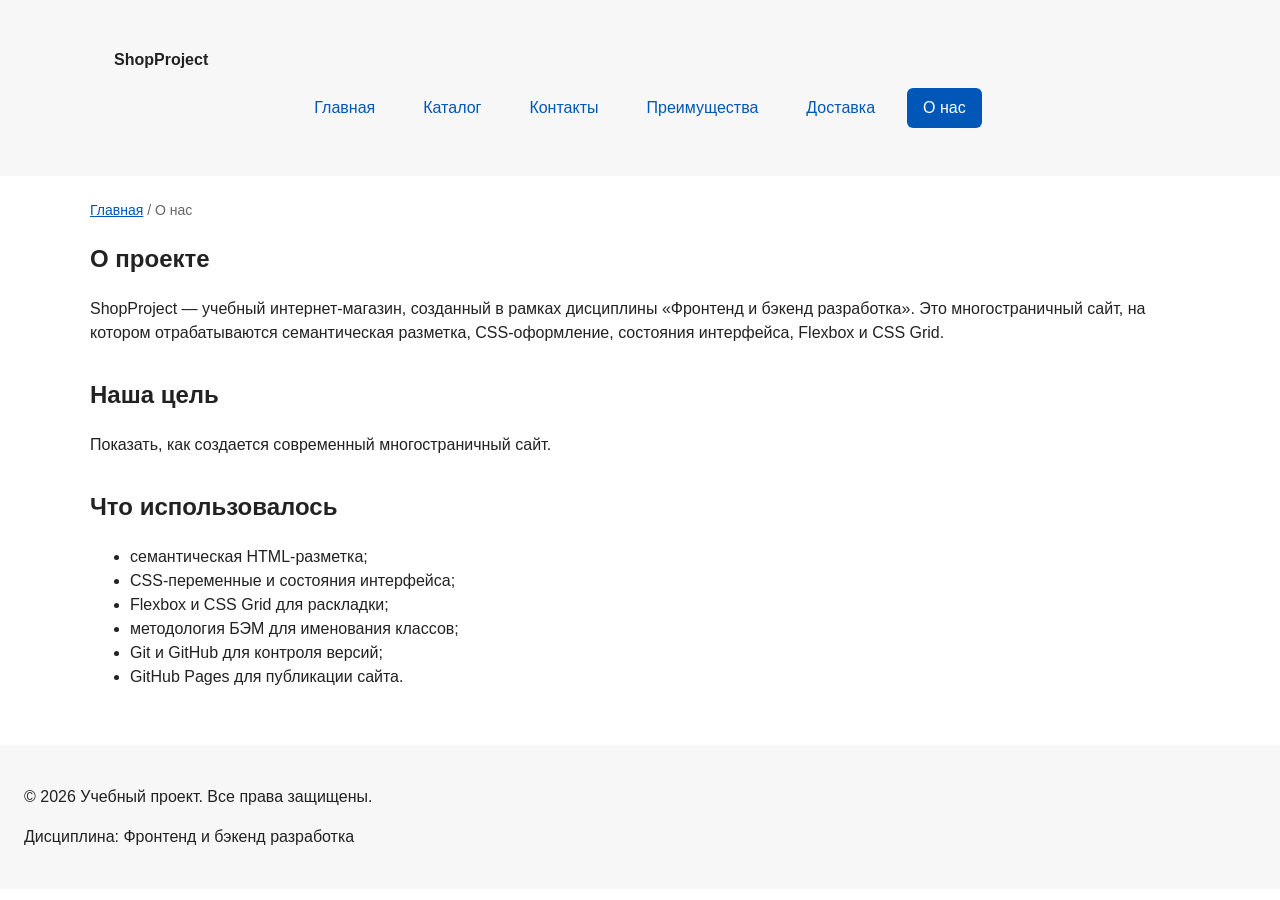
==== about.html @ 842f4d8a "feat: add category page, sticky filters, scroll-top button and extra pages" ====
<!DOCTYPE html>
<html lang="ru">
<head>
    <meta charset="UTF-8">
    <meta name="viewport" content="width=device-width, initial-scale=1.0">
    <meta name="description" content="О проекте — учебный интернет-магазин.">
    <title>О нас – Учебный интернет-магазин</title>
    <link rel="stylesheet" href="css/style.css">
    <script src="js/main.js" defer></script>
</head>
<body>

    <header class="site-header">
        <div class="site-header__inner">
            <a class="site-header__logo" href="index.html">ShopProject</a>

            <nav class="site-nav" aria-label="Основная навигация">
                <ul class="site-nav__list">
    <li class="site-nav__item">
        <a class="site-nav__link" href="index.html">Главная</a>
    </li>
    <li class="site-nav__item">
        <a class="site-nav__link" href="catalog.html">Каталог</a>
    </li>
    <li class="site-nav__item">
        <a class="site-nav__link" href="contacts.html">Контакты</a>
    </li>
    <li class="site-nav__item">
        <a class="site-nav__link" href="index.html#advantages">Преимущества</a>
    </li>
    <li class="site-nav__item">
        <a class="site-nav__link" href="delivery.html">Доставка</a>
    </li>
    <li class="site-nav__item">
        <a class="site-nav__link site-nav__link--active" href="about.html">О нас</a>
    </li>
                </ul>
            </nav>
        </div>
    </header>

    <main>

        <nav class="breadcrumbs" aria-label="Хлебные крошки">
            <a class="breadcrumbs__link" href="index.html">Главная</a>
            <span class="breadcrumbs__current">О нас</span>
        </nav>

        <section class="section">
            <h1>О проекте</h1>
            <p>
                ShopProject — учебный интернет-магазин, созданный в рамках дисциплины
                «Фронтенд и бэкенд разработка». Это многостраничный сайт, на котором
                отрабатываются семантическая разметка, CSS-оформление, состояния
                интерфейса, Flexbox и CSS Grid.
            </p>
        </section>

        <section class="section">
            <h2>Наша цель</h2>
            <p>
                Показать, как создается современный многостраничный сайт.
            </p>
        </section>

        <section class="section">
            <h2>Что использовалось</h2>
            <ul class="advantages-list">
                <li>семантическая HTML-разметка;</li>
                <li>CSS-переменные и состояния интерфейса;</li>
                <li>Flexbox и CSS Grid для раскладки;</li>
                <li>методология БЭМ для именования классов;</li>
                <li>Git и GitHub для контроля версий;</li>
                <li>GitHub Pages для публикации сайта.</li>
            </ul>
        </section>


    </main>

    <footer class="site-footer">
        <p>&copy; 2026 Учебный проект. Все права защищены.</p>
        <p>Дисциплина: Фронтенд и бэкенд разработка</p>
    </footer>

    <button class="scroll-top" id="scroll-top" type="button" aria-label="Наверх">↑</button>

</body>
</html>
---- css/style.css ----
/*
   1. Переменные проекта
    */

:root {

    --color-bg: #ffffff;
    --color-text: #222222;
    --color-muted: #666666;
    --color-primary: #0057b8;
    --color-primary-dark: #003f86;
    --color-border: #dddddd;
    --color-surface: #f7f7f7;
    --color-surface-accent: #eef5ff;
    --color-danger: #b00020;
    --color-success: #168a2f;
    --color-success-bg: #eefaf0;
    --color-white: #ffffff;


    --space-xs: 4px;
    --space-sm: 8px;
    --space-md: 16px;
    --space-lg: 24px;
    --space-xl: 32px;


    --radius-sm: 6px;
    --radius-md: 8px;
    --radius-lg: 12px;


    --container-width: 1100px;
}

/*
   2. Базовые стили
   */

* {
    box-sizing: border-box;
}
html {
    scroll-behavior: smooth;
}

body {
    margin: 0;
    font-family: Verdana, sans-serif;
    line-height: 1.5;
    color: var(--color-text);
    background-color: var(--color-bg);
}

header,
main,
footer {
    padding: var(--space-lg);
}

header {
    position: sticky;
    top: 0;
    z-index: 100;
    background-color: var(--color-surface);
}

footer {
    background-color: var(--color-surface);
}

/*
   3. Общие элементы интерфейса
    */

a {
    color: var(--color-primary);
}

a:hover {
    color: var(--color-primary-dark);
}

a:focus-visible {
    outline: 2px solid var(--color-primary);
    outline-offset: 3px;
}

.button {
    display: inline-block;
    padding: var(--space-sm) var(--space-md);
    border: none;
    border-radius: var(--radius-sm);
    font: inherit;
    text-decoration: none;
    cursor: pointer;
}

.button--primary {
    color: var(--color-white);
    background-color: var(--color-primary);
}

.button--primary:hover {
    background-color: var(--color-primary-dark);
}

.button--secondary {
    color: var(--color-primary);
    background-color: transparent;
    border: 1px solid var(--color-primary);
}

.button--secondary:hover {
    color: var(--color-white);
    background-color: var(--color-primary);
}

.button:focus-visible {
    outline: 2px solid var(--color-primary);
    outline-offset: 3px;
}

.button:disabled,
.button--disabled {
    opacity: 0.6;
    cursor: not-allowed;
}

/*
   4. Компоненты страницы
    */

.site-header {
    background-color: var(--color-surface);
}

.site-header__inner {
    max-width: var(--container-width);
    margin: 0 auto;
    padding: var(--space-lg);
}

.site-header__logo {
    font-weight: 700;
    color: var(--color-text);
    text-decoration: none;
}

.site-nav__list {
    display: flex;
    flex-wrap: wrap;
    justify-content: center;
    align-items: center;
    gap: var(--space-md);
    padding: 0;
    margin: var(--space-md) 0 0;
    list-style: none;
}

.site-nav__link {
    display: inline-block;
    padding: var(--space-sm) var(--space-md);
    color: var(--color-primary);
    text-decoration: none;
    border-radius: var(--radius-sm);
}

.site-nav__link:hover {
    color: var(--color-white);
    background-color: var(--color-primary);
}

.site-nav__link:focus-visible {
    outline: 2px solid var(--color-primary);
    outline-offset: 3px;
}

.site-nav__link--active {
    color: var(--color-white);
    background-color: var(--color-primary);
}

.hero {
    max-width: var(--container-width);
    margin: 0 auto var(--space-xl);
    padding: var(--space-xl) var(--space-lg);
    background-color: var(--color-surface-accent);
    border-radius: var(--radius-lg);
}

.section {
    max-width: var(--container-width);
    margin: 0 auto var(--space-xl);
}

.section h2 {
    margin-top: 0;
}

.product-card {
    display: flex;
    flex-direction: column;
    gap: var(--space-sm);
    padding: var(--space-md);
    border: 1px solid var(--color-border);
    border-radius: var(--radius-md);
    background-color: var(--color-bg);
}

.product-card:hover {
    border-color: var(--color-primary);
}

.product-card--featured {
    border-color: var(--color-primary);
}

.product-card--discount {
    border-color: var(--color-danger);
}

.product-card__title {
    margin: 0;
    color: var(--color-text);
}

.product-card__description {
    margin: 0;
    color: var(--color-muted);
}

.product-card__price {
    margin: 0;
    font-weight: 700;
}

.product-card--discount .product-card__price {
    color: var(--color-danger);
}

.product-card__button {
    margin-top: auto;
    align-self: flex-start;
}

.categories-list {
    display: flex;
    flex-wrap: wrap;
    gap: var(--space-md);
    padding: 0;
    margin: 0;
    list-style: none;
}

/*
   5. Форма и модальное окно
    */

.order-dialog {
    width: min(100% - 32px, 640px);
    padding: var(--space-xl);
    border: none;
    border-radius: var(--radius-lg);
}

.order-dialog::backdrop {
    background-color: rgba(0, 0, 0, 0.5);
}

.order-dialog__title {
    margin-top: 0;
    main-bottom: var (--space-lg);
}

.order-form__field {
    margin-bottom: var(--space-lg);
}

.order-form__label {
    display: block;
    margin-bottom: var(--space-xs);
}

.order-form__input,
.order-form__select,
.order-form__textarea {
    width: 100%;
    padding: 10px 12px;
    border: 1px solid var(--color-border);
    border-radius: var(--radius-sm);
    font: inherit;
}

.order-form__input:hover,
.order-form__select:hover,
.order-form__textarea:hover {
    border-color: var(--color-primary);
}

.order-form__input:focus-visible,
.order-form__select:focus-visible,
.order-form__textarea:focus-visible {
    outline: 2px solid var(--color-primary);
    outline-offset: 3px;
}

.order-form__checkbox {
    width: auto;
}

.order-form__actions {
    display: flex;
    justify-content: flex-end;
    gap: var(--space-md);
    margin-top: var(--space-lg);
}

[aria-invalid="true"] {
    border-color: var(--color-danger);
}

.form-field {
    margin-bottom: var(--space-md);
}

.form-field label {
    display: block;
    margin-bottom: var(--space-xs);
}

.form-field input,
.form-field select,
.form-field textarea {
    width: 100%;
    padding: 10px 12px;
    border: 1px solid var(--color-border);
    border-radius: var(--radius-sm);
    font: inherit;
}

.form-field input[type="checkbox"] {
    width: auto;
}

.form-field small {
    display: block;
    margin-top: var(--space-xs);
    color: var(--color-muted);
}

.form-field input:hover,
.form-field select:hover,
.form-field textarea:hover {
    border-color: var(--color-primary);
}

.form-field input:focus-visible,
.form-field select:focus-visible,
.form-field textarea:focus-visible,
.form-actions button:focus-visible {
    outline: 2px solid var(--color-primary);
    outline-offset: 3px;
}

[aria-invalid="true"] {
    border-color: var(--color-danger);
}

.form-actions {
    display: flex;
    gap: var(--space-md);
    margin-top: var(--space-lg);
}

.success-message {
    max-width: var(--container-width);
    margin: var(--space-lg) auto;
    padding: var(--space-md);
    border-left: 4px solid var(--color-success);
    background-color: var(--color-success-bg);
}

.breadcrumbs {
    max-width: var(--container-width);
    margin: 0 auto var(--space-md);
    font-size: 14px;
    color: var(--color-muted);
}

.breadcrumbs__link {
    color: var(--color-primary);
}

.breadcrumbs__current::before {
    content: " / ";
    color: var(--color-muted);
}

:target {
    outline: 2px dashed var(--color-primary);
    outline-offset: 4px;
}

.products-grid {
    display: grid;
    grid-template-columns: repeat(3, 1fr);
    gap: var(--space-lg);
}

.catalog-layout {
    max-width: var(--container-width);
    margin: 0 auto var(--space-xl);
    display: grid;
    grid-template-columns: 260px 1fr;
    grid-template-areas: "filters products";
    gap: var(--space-lg);
}

.catalog-filters {
    grid-area: filters;
    padding: var(--space-md);
    border: 1px solid var(--color-border);
    border-radius: var(--radius-md);
    background-color: var(--color-surface);

    position: sticky;
    top: var(--space-lg);
    align-self: start;
}

.catalog-products {
    grid-area: products;
}

.filters-form {
    display: grid;
    gap: var(--space-md);
}

.filters-form fieldset {
    margin: 0;
    padding: var(--space-md);
    border: 1px solid var(--color-border);
    border-radius: var(--radius-sm);
}

.filters-form legend {
    font-weight: 700;
}

.filters-form label {
    display: block;
    margin-bottom: var(--space-sm);
}

.filters-form input[type="number"] {
    width: 100%;
    padding: 8px 10px;
    border: 1px solid var(--color-border);
    border-radius: var(--radius-sm);
    font: inherit;
}

/* ===================================
   6. Кнопка «Наверх»
   =================================== */

.scroll-top {
    position: fixed;
    bottom: var(--space-lg);
    right: var(--space-lg);
    z-index: 100;

    width: 48px;
    height: 48px;
    padding: 0;

    border: none;
    border-radius: 50%;
    background-color: var(--color-primary);
    color: var(--color-white);
    font-size: 20px;
    font-weight: 700;
    cursor: pointer;

    opacity: 0;
    visibility: hidden;
    transition: opacity 0.3s ease, visibility 0.3s ease;
}

.scroll-top--visible {
    opacity: 1;
    visibility: visible;
}

.scroll-top:hover {
    background-color: var(--color-primary-dark);
}

.scroll-top:focus-visible {
    outline: 2px solid var(--color-primary);
    outline-offset: 3px;
}
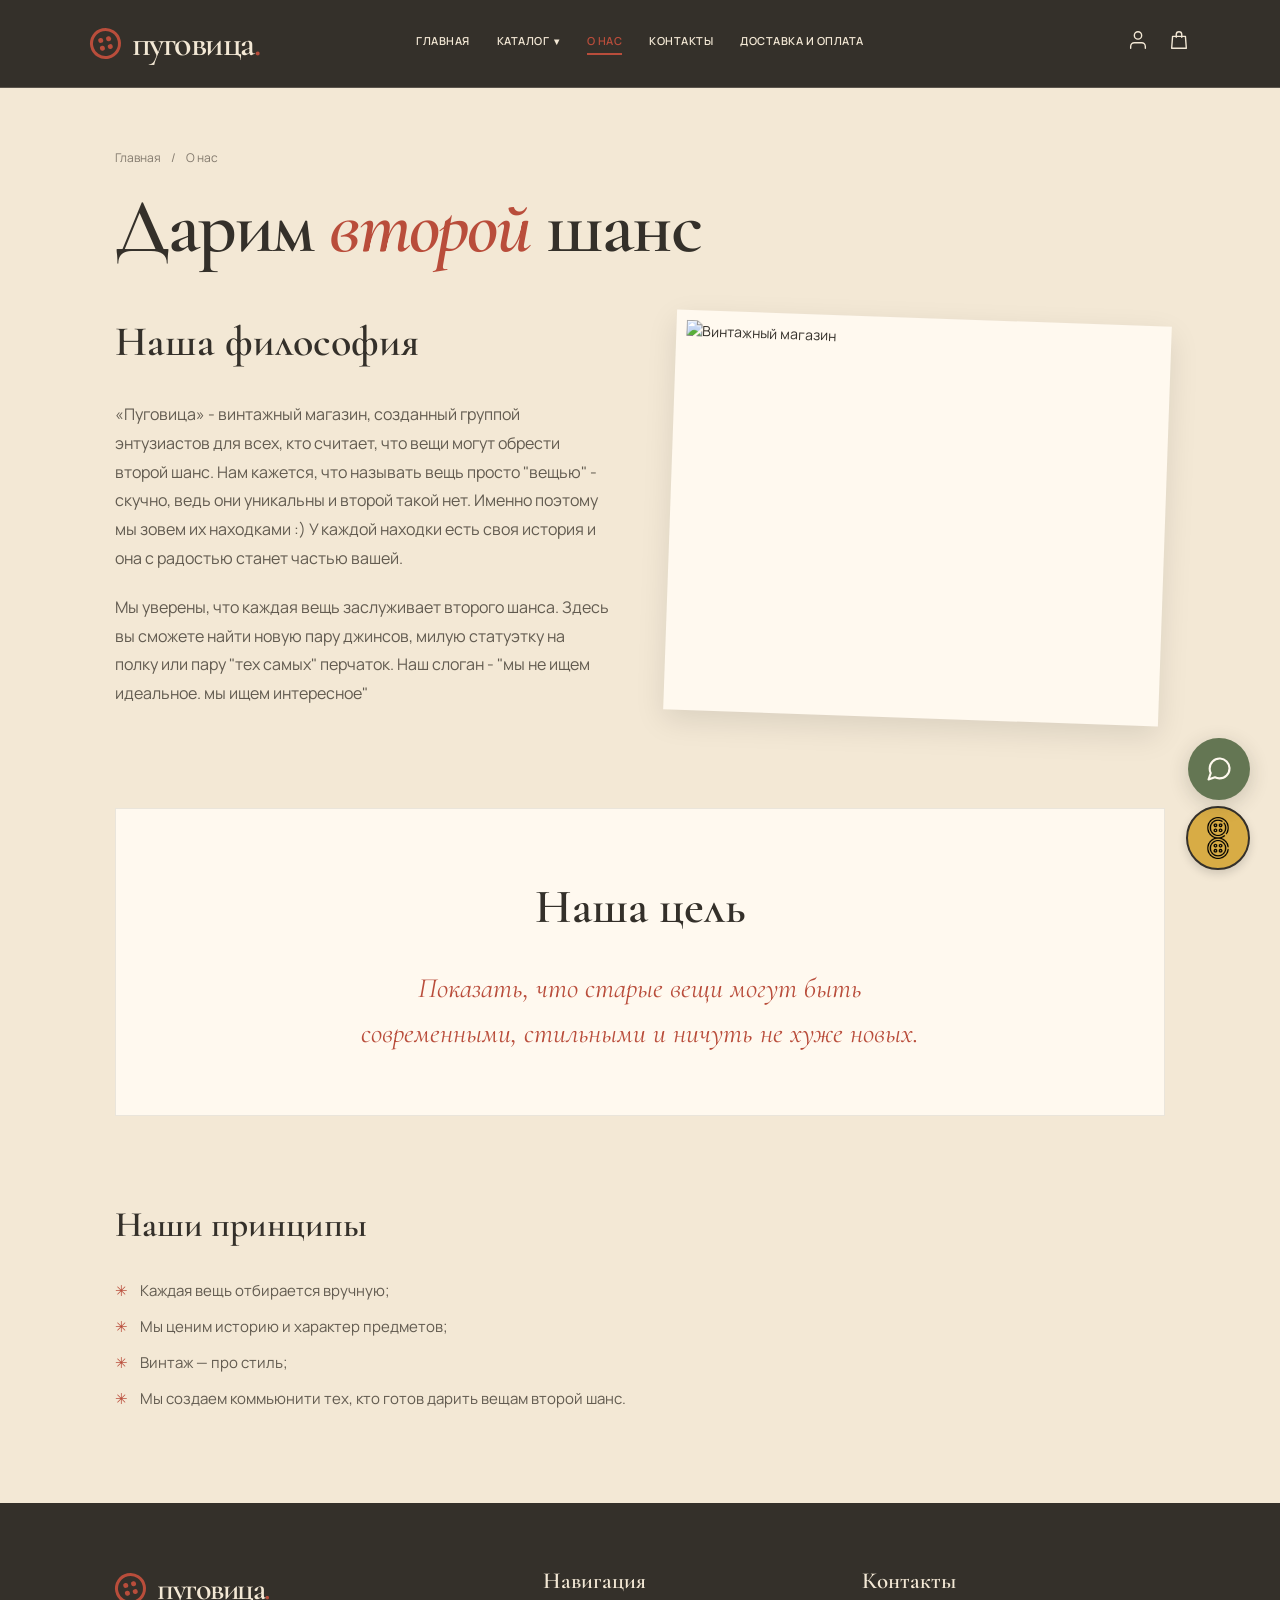
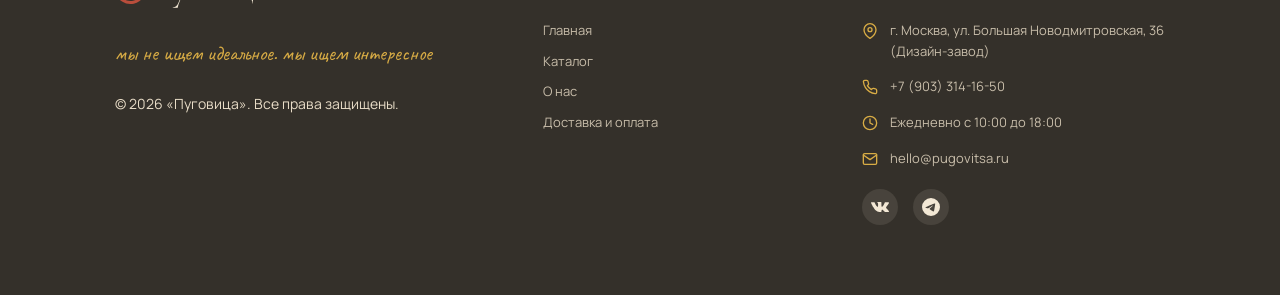
==== commit 5630fe9b: "Обновление сайта Пуговица: каталог, корзина и новые страницы" ====
--- a/about.html
+++ b/about.html
@@ -3,87 +3,247 @@
 <head>
     <meta charset="UTF-8">
     <meta name="viewport" content="width=device-width, initial-scale=1.0">
-    <meta name="description" content="О проекте — учебный интернет-магазин.">
-    <title>О нас – Учебный интернет-магазин</title>
+    <title>О нас — Пуговица.</title>
+
+    <link rel="preconnect" href="https://fonts.googleapis.com">
+    <link rel="preconnect" href="https://fonts.gstatic.com" crossorigin>
+    <link href="https://fonts.googleapis.com/css2?family=Caveat:wght@400;500;600;700&family=Cormorant+Garamond:wght@400;500;600;700&family=Manrope:wght@400;500;600;700;800&display=swap" rel="stylesheet">
+
     <link rel="stylesheet" href="css/style.css">
-    <script src="js/main.js" defer></script>
+    <link rel="stylesheet" href="css/chat.css">
 </head>
 <body>
 
-    <header class="site-header">
-        <div class="site-header__inner">
-            <a class="site-header__logo" href="index.html">ShopProject</a>
-
-            <nav class="site-nav" aria-label="Основная навигация">
-                <ul class="site-nav__list">
-    <li class="site-nav__item">
-        <a class="site-nav__link" href="index.html">Главная</a>
-    </li>
-    <li class="site-nav__item">
-        <a class="site-nav__link" href="catalog.html">Каталог</a>
-    </li>
-    <li class="site-nav__item">
-        <a class="site-nav__link" href="contacts.html">Контакты</a>
-    </li>
-    <li class="site-nav__item">
-        <a class="site-nav__link" href="index.html#advantages">Преимущества</a>
-    </li>
-    <li class="site-nav__item">
-        <a class="site-nav__link" href="delivery.html">Доставка</a>
-    </li>
-    <li class="site-nav__item">
-        <a class="site-nav__link site-nav__link--active" href="about.html">О нас</a>
-    </li>
-                </ul>
-            </nav>
+    <!-- ШАПКА -->
+    <header class="header">
+        <div class="header__logo">
+            <a href="index.html">
+                <span class="logo-button"><span></span><span></span><span></span><span></span></span>
+                <span class="logo-word">пуговица<span>.</span></span>
+            </a>
+        </div>
+        <nav class="navigation">
+            <a href="index.html">Главная</a>
+                        <div class="nav-dropdown">
+                <a href="catalog.html" class="nav-dropdown__toggle">Каталог <span>▾</span></a>
+                <div class="nav-dropdown__menu">
+                    <a href="catalog.html?category=clothing">Одежда</a>
+                    <a href="catalog.html?category=interior">Для дома</a>
+                    <a href="catalog.html?category=accessories">Аксессуары</a>
+                </div>
+            </div>
+            <a href="about.html">О нас</a>
+            <a href="contacts.html">Контакты</a>
+            <a href="delivery.html">Доставка и оплата</a>
+        </nav>
+        <div class="header__actions">
+            <a href="profile.html" class="header-action" aria-label="Личный кабинет">
+    <svg viewBox="0 0 24 24"><path d="M20 21v-2a4 4 0 0 0-4-4H8a4 4 0 0 0-4 4v2"/><circle cx="12" cy="7" r="4"/></svg>
+</a>
+             <a href="cart.html" class="header-action header-action--cart" aria-label="Корзина">
+    <svg viewBox="0 0 24 24"><path d="M5 8h14l1 13H4L5 8Z"/><path d="M9 9V6a3 3 0 0 1 6 0v3"/></svg>
+    <span class="cart-count" id="cart-count">0</span>
+</a>
         </div>
     </header>
 
-    <main>
-
-        <nav class="breadcrumbs" aria-label="Хлебные крошки">
-            <a class="breadcrumbs__link" href="index.html">Главная</a>
-            <span class="breadcrumbs__current">О нас</span>
-        </nav>
-
-        <section class="section">
-            <h1>О проекте</h1>
-            <p>
-                ShopProject — учебный интернет-магазин, созданный в рамках дисциплины
-                «Фронтенд и бэкенд разработка». Это многостраничный сайт, на котором
-                отрабатываются семантическая разметка, CSS-оформление, состояния
-                интерфейса, Flexbox и CSS Grid.
-            </p>
-        </section>
-
-        <section class="section">
+    <main class="about-page">
+        <!-- ЗАГОЛОВОК -->
+        <section class="about-header">
+            <div class="breadcrumbs">
+                <a href="index.html">Главная</a>
+                <span>/</span>
+                <span>О нас</span>
+            </div>
+            <h1 class="about-title">Дарим <span>второй</span> шанс</h1>
+        </section>
+
+        <!-- БЛОК О ПРОЕКТЕ -->
+        <section class="about-section">
+            <div class="about-grid">
+                <div class="about-text">
+                    <h2>Наша философия</h2>
+                    <p>
+                        «Пуговица» - винтажный магазин, созданный группой энтузиастов для всех, кто считает, что вещи могут обрести второй шанс.
+                        Нам кажется, что называть вещь просто "вещью" - скучно, ведь они уникальны и второй такой нет. Именно поэтому мы зовем их находками :)
+                        У каждой находки есть своя история и она с радостью станет частью вашей.
+                    </p>
+                    <p>
+                        Мы уверены, что каждая вещь заслуживает второго шанса.
+                        Здесь вы сможете найти новую пару джинсов, милую статуэтку на полку или пару "тех самых" перчаток.
+                        Наш слоган - "мы не ищем идеальное. мы ищем интересное"
+                    </p>
+                </div>
+                <div class="about-image">
+                    <img src="https://i.pinimg.com/736x/31/8a/36/318a36bb7f0af5298aa9bb9407c9034f.jpg" alt="Винтажный магазин">
+                </div>
+            </div>
+        </section>
+
+        <!-- БЛОК ЦЕЛИ -->
+        <section class="about-goal-block">
             <h2>Наша цель</h2>
-            <p>
-                Показать, как создается современный многостраничный сайт.
-            </p>
-        </section>
-
-        <section class="section">
-            <h2>Что использовалось</h2>
-            <ul class="advantages-list">
-                <li>семантическая HTML-разметка;</li>
-                <li>CSS-переменные и состояния интерфейса;</li>
-                <li>Flexbox и CSS Grid для раскладки;</li>
-                <li>методология БЭМ для именования классов;</li>
-                <li>Git и GitHub для контроля версий;</li>
-                <li>GitHub Pages для публикации сайта.</li>
+            <p>Показать, что старые вещи могут быть современными, стильными и ничуть не хуже новых.</p>
+        </section>
+
+        <!-- БЛОК ПРИНЦИПОВ (вместо технологий) -->
+        <section class="about-tech-block">
+            <h2>Наши принципы</h2>
+            <ul>
+                <li>Каждая вещь отбирается вручную;</li>
+                <li>Мы ценим историю и характер предметов;</li>
+                <li>Винтаж — про стиль;</li>
+                <li>Мы создаем коммьюнити тех, кто готов дарить вещам второй шанс.</li>
             </ul>
         </section>
-
-
     </main>
 
-    <footer class="site-footer">
-        <p>&copy; 2026 Учебный проект. Все права защищены.</p>
-        <p>Дисциплина: Фронтенд и бэкенд разработка</p>
+    <!-- ПОДВАЛ -->
+    <footer class="footer">
+        <div class="footer__main">
+            <!-- 1. Бренд и слоган -->
+            <div class="footer__brand">
+                <a href="index.html" class="footer__logo">
+                    <span class="logo-button"><span></span><span></span><span></span><span></span></span>
+                    <span class="logo-word">пуговица<span>.</span></span>
+                </a>
+                <p>мы не ищем идеальное. мы ищем интересное</p>
+
+                <!-- Копирайт и оферта -->
+                <p class="footer__copyright">© 2026 «Пуговица». Все права защищены.</p>
+            </div>
+
+            <!-- 2. Навигация -->
+            <div class="footer__column">
+                <h3>Навигация</h3>
+                <a href="index.html">Главная</a>
+                <a href="catalog.html">Каталог</a>
+                <a href="about.html">О нас</a>
+                <a href="delivery.html">Доставка и оплата</a>
+            </div>
+
+            <!-- 3. Контакты -->
+            <div class="footer__column footer__contacts">
+                <h3>Контакты</h3>
+
+                <!-- Адрес -->
+                <div class="footer__contact-item">
+                    <svg viewBox="0 0 24 24" width="16" height="16" fill="none" stroke="currentColor" stroke-width="2" stroke-linecap="round" stroke-linejoin="round">
+                        <path d="M21 10c0 7-9 13-9 13s-9-6-9-13a9 9 0 0 1 18 0z"></path>
+                        <circle cx="12" cy="10" r="3"></circle>
+                    </svg>
+                    <span>г. Москва, ул. Большая Новодмитровская, 36 (Дизайн-завод)</span>
+                </div>
+
+                <!-- Телефон -->
+                <div class="footer__contact-item">
+                    <svg viewBox="0 0 24 24" width="16" height="16" fill="none" stroke="currentColor" stroke-width="2" stroke-linecap="round" stroke-linejoin="round">
+                        <path d="M22 16.92v3a2 2 0 0 1-2.18 2 19.79 19.79 0 0 1-8.63-3.07 19.5 19.5 0 0 1-6-6 19.79 19.79 0 0 1-3.07-8.67A2 2 0 0 1 4.11 2h3a2 2 0 0 1 2 1.72 12.84 12.84 0 0 0 .7 2.81 2 2 0 0 1-.45 2.11L8.09 9.91a16 16 0 0 0 6 6l1.27-1.27a2 2 0 0 1 2.11-.45 12.84 12.84 0 0 0 2.81.7A2 2 0 0 1 22 16.92z"></path>
+                    </svg>
+                    <a href="tel:+79033141650">+7 (903) 314-16-50</a>
+                </div>
+
+                <!-- Часы работы -->
+                <div class="footer__contact-item">
+                    <svg viewBox="0 0 24 24" width="16" height="16" fill="none" stroke="currentColor" stroke-width="2" stroke-linecap="round" stroke-linejoin="round">
+                        <circle cx="12" cy="12" r="10"></circle>
+                        <polyline points="12 6 12 12 16 14"></polyline>
+                    </svg>
+                    <span>Ежедневно с 10:00 до 18:00</span>
+                </div>
+
+                <!-- Почта -->
+                <div class="footer__contact-item">
+                    <svg viewBox="0 0 24 24" width="16" height="16" fill="none" stroke="currentColor" stroke-width="2" stroke-linecap="round" stroke-linejoin="round">
+                        <path d="M4 4h16c1.1 0 2 .9 2 2v12c0 1.1-.9 2-2 2H4c-1.1 0-2-.9-2-2V6c0-1.1.9-2 2-2z"></path>
+                        <polyline points="22,6 12,13 2,6"></polyline>
+                    </svg>
+                    <a href="mailto:hello@pugovitsa.ru">hello@pugovitsa.ru</a>
+                </div>
+
+                                <!-- СОЦИАЛЬНЫЕ СЕТИ -->
+                <div class="footer__socials">
+                    <!-- ВКонтакте (ваш SVG) -->
+                    <a href="#" target="_blank" rel="noopener noreferrer" aria-label="ВКонтакте">
+                        <svg xmlns="http://www.w3.org/2000/svg" viewBox="0 0 512 512" class="social-icon-svg">
+                            <path d="M 7.5,123.0 Q 2,125 1,127 Q 0,129 0.5,133.5 Q 1,138 8.5,154.5 Q 16,171 33.5,205 Q 51,239 67.5,265.5 Q 84,292 97.5,310 Q 111,328 121.5,339 Q 132,350 141,357.5 Q 150,365 162,372.5 Q 174,380 184,384.5 Q 194,389 209,393 Q 224,397 237.5,398.5 Q 251,400 267.5,399.5 Q 284,399 287,398 Q 290,397 293,394 Q 296,391 298,375 Q 300,359 303,350.5 Q 306,342 310.5,337.5 Q 315,333 319.5,332.5 Q 324,332 329.5,335 Q 335,338 358.5,362.5 Q 382,387 392,392.5 Q 402,398 408,399 Q 414,400 455.5,400 Q 497,400 500,399 Q 503,398 505.5,395.5 Q 508,393 509.5,388 Q 511,383 510.5,379.5 Q 510,376 505,367 Q 500,358 490.5,346.5 Q 481,335 457,311.5 Q 433,288 430,282 Q 427,276 429.5,267.5 Q 432,259 458.5,223.5 Q 485,188 494,173.5 Q 503,159 507,148.5 Q 511,138 510.5,133 Q 510,128 508,126 Q 506,124 501,122.5 Q 496,121 449.5,121 Q 403,121 399.5,122.5 Q 396,124 392,130.5 Q 388,137 376.5,162.5 Q 365,188 358.5,199 Q 352,210 344,221 Q 336,232 328.5,240 Q 321,248 318.5,249.5 Q 316,251 313,251 Q 310,251 306,247.5 Q 302,244 299.5,236.5 Q 297,229 297,179.5 Q 297,130 295,124 Q 293,118 287,114.5 Q 281,111 236.5,111 Q 192,111 188,112 Q 184,113 177,120 Q 170,127 178.5,130.5 Q 187,134 191,138 Q 195,142 197,146.5 Q 199,151 200.5,163 Q 202,175 201,203 Q 200,231 197.5,238.5 Q 195,246 191.5,249 Q 188,252 184,251.5 Q 180,251 177,249 Q 174,247 166,238 Q 158,229 143.5,205.5 Q 129,182 117,156 Q 105,130 102,127 Q 99,124 95,122.5 Q 91,121 52,121 Q 13,121 7.5,123 Z"/>
+                        </svg>
+                    </a>
+
+                    <!-- Telegram (оставляем как было) -->
+                    <a href="#" target="_blank" rel="noopener noreferrer" aria-label="Telegram">
+                        <svg viewBox="0 0 24 24" width="20" height="20" fill="currentColor">
+                            <path d="M11.944 0A12 12 0 0 0 0 12a12 12 0 0 0 12 12 12 12 0 0 0 12-12A12 12 0 0 0 12 0a12 12 0 0 0-.056 0zm4.962 7.224c.1-.002.321.023.465.14a.506.506 0 0 1 .171.325c.016.093.036.306.02.472-.18 1.898-.962 6.502-1.36 8.627-.168.9-.499 1.201-.82 1.23-.696.065-1.225-.46-1.9-.902-1.056-.693-1.653-1.124-2.678-1.8-1.185-.78-.417-1.21.258-1.91.177-.184 3.247-2.977 3.307-3.23.007-.032.014-.15-.056-.212s-.174-.041-.249-.024c-.106.024-1.793 1.14-5.061 3.345-.48.33-.913.49-1.302.48-.428-.008-1.252-.241-1.865-.44-.752-.245-1.349-.374-1.297-.789.027-.216.325-.437.893-.663 3.498-1.524 5.83-2.529 6.998-3.014 3.332-1.386 4.025-1.627 4.476-1.635z"/>
+                        </svg>
+                    </a>
+                </div>
+            </div>
+        </div>
     </footer>
-
-    <button class="scroll-top" id="scroll-top" type="button" aria-label="Наверх">↑</button>
-
+<!-- ЧАТ-КОНСУЛЬТАНТ -->
+<div class="chat-widget">
+    <button class="chat-toggle" id="chat-toggle" aria-label="Открыть чат">
+        <svg viewBox="0 0 24 24" fill="none" stroke="currentColor"
+             stroke-width="1.8" stroke-linecap="round" stroke-linejoin="round">
+            <path d="M21 11.5a8.5 8.5 0 0 1-8.5 8.5
+            8.4 8.4 0 0 1-4-.9L3 21l1.9-5.5
+            a8.4 8.4 0 0 1-.9-4A8.5 8.5 0 0 1
+            12.5 3h.5a8.5 8.5 0 0 1 8 8v.5Z"/>
+        </svg>
+    </button>
+
+    <div class="chat-window" id="chat-window">
+        <div class="chat-header">
+            <div>
+                <span class="chat-header__title">Пуговичный помощник</span>
+                <span class="chat-header__status">На связи</span>
+            </div>
+
+            <button class="chat-close" id="chat-close" aria-label="Закрыть чат">
+                &times;
+            </button>
+        </div>
+
+        <div class="chat-messages" id="chat-messages">
+            <div class="chat-message chat-message--bot">
+                Привет! Добро пожаловать в «Пуговицу»!
+                Я помогу разобраться с заказами, доставкой и нашими находками.
+                Что вас интересует?
+            </div>
+        </div>
+
+        <div class="chat-quick-questions" id="chat-quick-questions">
+            <button data-question="Как оформить заказ?">Как оформить заказ?</button>
+            <button data-question="Какая у вас доставка?">Доставка</button>
+            <button data-question="Можно ли вернуть товар?">Возврат</button>
+            <button data-question="Как связаться с магазином?">Контакты</button>
+        </div>
+
+        <form class="chat-input-area" id="chat-form">
+            <input
+                type="text"
+                id="chat-input"
+                placeholder="Напишите сообщение..."
+                autocomplete="off"
+                aria-label="Ваше сообщение"
+                required
+            >
+            <button type="submit" aria-label="Отправить сообщение">
+                <svg viewBox="0 0 24 24" fill="none" stroke="currentColor"
+                     stroke-width="2" stroke-linecap="round" stroke-linejoin="round">
+                    <path d="m22 2-7 20-4-9-9-4Z"/>
+                    <path d="M22 2 11 13"/>
+                </svg>
+            </button>
+        </form>
+    </div>
+</div>
+<!-- КОНЕЦ ЧАТА -->
+<!-- Кнопка возврата наверх -->
+    <a href="#" class="scroll-top-btn" id="scroll-top" aria-label="Наверх">
+        <img src="images/buttons.png" alt="Наверх">
+    </a>
+    <script src="js/main.js"></script>
+<script src="js/chat.js"></script>
 </body>
 </html>
--- a/css/style.css
+++ b/css/style.css
@@ -1,504 +1,1545 @@
-/*
-   1. Переменные проекта
-    */
+/* ==============================
+   1. ОСНОВНЫЕ НАСТРОЙКИ
+================================ */
 
 :root {
-
-    --color-bg: #ffffff;
-    --color-text: #222222;
-    --color-muted: #666666;
-    --color-primary: #0057b8;
-    --color-primary-dark: #003f86;
-    --color-border: #dddddd;
-    --color-surface: #f7f7f7;
-    --color-surface-accent: #eef5ff;
-    --color-danger: #b00020;
-    --color-success: #168a2f;
-    --color-success-bg: #eefaf0;
-    --color-white: #ffffff;
-
-
-    --space-xs: 4px;
-    --space-sm: 8px;
-    --space-md: 16px;
-    --space-lg: 24px;
-    --space-xl: 32px;
-
-
-    --radius-sm: 6px;
-    --radius-md: 8px;
-    --radius-lg: 12px;
-
-
-    --container-width: 1100px;
-}
-
-/*
-   2. Базовые стили
-   */
+    --cream: #F3E8D5;
+    --brick: #B94D3B;
+    --mustard: #D8AC45;
+    --olive: #647653;
+    --dark: #34302A;
+    --white: #FFF9EF;
+
+    --heading-font: 'Cormorant Garamond', serif;
+    --main-font: 'Manrope', sans-serif;
+    --hand-font: 'Caveat', cursive;
+}
 
 * {
+    margin: 0;
+    padding: 0;
     box-sizing: border-box;
 }
+
 html {
     scroll-behavior: smooth;
 }
 
 body {
-    margin: 0;
-    font-family: Verdana, sans-serif;
-    line-height: 1.5;
-    color: var(--color-text);
-    background-color: var(--color-bg);
-}
-
-header,
-main,
-footer {
-    padding: var(--space-lg);
-}
-
-header {
+    background: var(--cream);
+    color: var(--dark);
+    font-family: var(--main-font);
+    font-size: 14px;
+    line-height: 1.6;
+    overflow-x: hidden;
+}
+
+a {
+    color: inherit;
+    text-decoration: none;
+}
+
+button {
+    font-family: inherit;
+}
+
+/* ==============================
+   2. ШАПКА И НАВИГАЦИЯ
+================================ */
+
+.header {
+    min-height: 88px;
+    padding: 0 7%;
+    display: grid;
+    grid-template-columns: 1fr auto 1fr;
+    align-items: center;
+    gap: 30px;
+
+    background: var(--dark);
+    border-bottom: 1px solid rgba(243, 232, 213, 0.2);
+
     position: sticky;
     top: 0;
-    z-index: 100;
-    background-color: var(--color-surface);
-}
-
-footer {
-    background-color: var(--color-surface);
-}
-
-/*
-   3. Общие элементы интерфейса
-    */
-
-a {
-    color: var(--color-primary);
-}
-
-a:hover {
-    color: var(--color-primary-dark);
-}
-
-a:focus-visible {
-    outline: 2px solid var(--color-primary);
-    outline-offset: 3px;
-}
-
-.button {
-    display: inline-block;
-    padding: var(--space-sm) var(--space-md);
-    border: none;
-    border-radius: var(--radius-sm);
-    font: inherit;
-    text-decoration: none;
-    cursor: pointer;
-}
-
-.button--primary {
-    color: var(--color-white);
-    background-color: var(--color-primary);
-}
-
-.button--primary:hover {
-    background-color: var(--color-primary-dark);
-}
-
-.button--secondary {
-    color: var(--color-primary);
-    background-color: transparent;
-    border: 1px solid var(--color-primary);
-}
-
-.button--secondary:hover {
-    color: var(--color-white);
-    background-color: var(--color-primary);
-}
-
-.button:focus-visible {
-    outline: 2px solid var(--color-primary);
-    outline-offset: 3px;
-}
-
-.button:disabled,
-.button--disabled {
-    opacity: 0.6;
-    cursor: not-allowed;
-}
-
-/*
-   4. Компоненты страницы
-    */
-
-.site-header {
-    background-color: var(--color-surface);
-}
-
-.site-header__inner {
-    max-width: var(--container-width);
-    margin: 0 auto;
-    padding: var(--space-lg);
-}
-
-.site-header__logo {
+    z-index: 1000;
+}
+
+.header__logo a {
+    display: flex;
+    align-items: center;
+    gap: 11px;
+}
+
+.logo-word {
+    font-family: var(--heading-font);
+    font-size: 36px;
+    font-weight: 600;
+    letter-spacing: -1.5px;
+    color: var(--cream);
+}
+
+.logo-word > span {
+    color: var(--brick);
+}
+
+.logo-button {
+    width: 31px;
+    height: 31px;
+    border: 3px solid var(--brick);
+    border-radius: 50%;
+    display: grid;
+    grid-template-columns: repeat(2, 1fr);
+    place-items: center;
+    padding: 5px;
+    transform: rotate(-12deg);
+}
+
+.logo-button span {
+    width: 5px;
+    height: 5px;
+    background: var(--brick);
+    border-radius: 50%;
+}
+
+.navigation {
+    display: flex;
+    justify-content: center;
+    gap: 27px;
+}
+
+.navigation a {
+    font-size: 11px;
+    text-transform: uppercase;
+    letter-spacing: 0.5px;
+    font-weight: 600;
+    color: var(--cream);
+    transition: color 0.3s ease;
+}
+
+.navigation a:hover {
+    color: var(--mustard);
+}
+
+.header__actions {
+    justify-self: end;
+    display: flex;
+    align-items: center;
+    gap: 19px;
+}
+
+.header-action {
+    color: var(--cream);
+}
+
+.header-action svg {
+    width: 22px;
+    height: 22px;
+    fill: none;
+    stroke: var(--cream);
+    stroke-width: 1.5;
+    stroke-linecap: round;
+    stroke-linejoin: round;
+    transition: stroke 0.2s;
+}
+
+.header-action:hover,
+.header-action:hover svg {
+    color: var(--mustard);
+    stroke: var(--mustard);
+}
+
+/* ==============================
+   3. ПЕРВЫЙ ЭКРАН — HERO
+================================ */
+
+.hero {
+    display: grid;
+    grid-template-columns: 1fr 1fr;
+    grid-template-rows: 1fr 1fr;
+    height: 80vh;
+    min-height: 600px;
+
+    background-color: var(--cream);
+    background-image: url("data:image/svg+xml,%3Csvg viewBox='0 0 200 200' xmlns='http://www.w3.org/2000/svg'%3E%3Cfilter id='noiseFilter'%3E%3CfeTurbulence type='fractalNoise' baseFrequency='0.65' numOctaves='3' stitchTiles='stitch'/%3E%3C/filter%3E%3Crect width='100%25' height='100%25' filter='url(%23noiseFilter)' opacity='0.05'/%3E%3C/svg%3E");
+
+    border: 1px solid var(--dark);
+    margin: 20px;
+}
+
+.hero__cell {
+    position: relative;
+    overflow: hidden;
+    display: flex;
+    flex-direction: column;
+    justify-content: center;
+    padding: 40px;
+
+    border-right: 1px solid var(--dark);
+    border-bottom: 1px solid var(--dark);
+}
+
+.hero__cell:nth-child(2),
+.hero__cell:nth-child(4) {
+    border-right: none;
+}
+
+.hero__cell:nth-child(3),
+.hero__cell:nth-child(4) {
+    border-bottom: none;
+}
+
+/* Текстовая ячейка */
+
+.hero__cell--text {
+    align-items: flex-start;
+    justify-content: space-between;
+    padding: 50px;
+}
+
+.hero__eyebrow {
+    font-size: 11px;
     font-weight: 700;
-    color: var(--color-text);
-    text-decoration: none;
-}
-
-.site-nav__list {
-    display: flex;
-    flex-wrap: wrap;
-    justify-content: center;
+    letter-spacing: 0.13em;
+    color: var(--olive);
+    margin-bottom: 20px;
+}
+
+.hero h1 {
+    font-family: var(--heading-font);
+    font-size: clamp(45px, 5vw, 75px);
+    font-weight: 600;
+    line-height: 0.95;
+    letter-spacing: -0.04em;
+    color: var(--dark);
+    margin-bottom: 20px;
+}
+
+.hero h1 em {
+    color: var(--brick);
+    font-weight: 500;
+}
+
+.hero__description {
+    max-width: 380px;
+    font-size: 17px;
+    line-height: 1.7;
+    color: #4a443d;
+    margin-top: 15px;
+}
+
+.hero__decor-line {
+    width: 100%;
+    height: 1px;
+    background: rgba(52, 48, 42, 0.2);
+    margin-top: auto;
+    margin-bottom: 20px;
+}
+
+.hero__decor-star {
+    font-size: 24px;
+    color: var(--brick);
+    opacity: 0.5;
+}
+
+/* Фотографии */
+
+.hero__cell--img1,
+.hero__cell--img2 {
+    padding: 0;
+}
+
+.hero__cell--img1 img,
+.hero__cell--img2 img {
+    position: absolute;
+    top: 0;
+    left: 0;
+    width: 100%;
+    height: 100%;
+    object-fit: cover;
+    transition: transform 0.5s ease;
+    border: 15px solid var(--cream);
+    box-sizing: border-box;
+}
+
+.hero__cell--img1:hover img,
+.hero__cell--img2:hover img {
+    transform: scale(1.05);
+}
+
+.hero__caption {
+    position: absolute;
+    bottom: 20px;
+    right: 20px;
+    background: var(--white);
+    padding: 6px 12px;
+    font-size: 11px;
+    font-weight: 700;
+    letter-spacing: 0.05em;
+    text-transform: uppercase;
+    z-index: 2;
+}
+
+/* Акционная ячейка */
+
+.hero__cell--action {
+    background: var(--brick);
+    color: var(--cream);
+    align-items: flex-start;
+    justify-content: flex-end;
+    padding: 40px;
+}
+
+.hero__action-content {
+    display: flex;
+    flex-direction: column;
+    align-items: flex-start;
+    width: 100%;
+    z-index: 2;
+}
+
+.hero__handwritten {
+    font-family: var(--hand-font);
+    font-size: 32px;
+    color: var(--mustard);
+    transform: rotate(-4deg);
+    margin-bottom: 30px;
+}
+
+.hero__link {
+    display: inline-flex;
     align-items: center;
-    gap: var(--space-md);
-    padding: 0;
-    margin: var(--space-md) 0 0;
-    list-style: none;
-}
-
-.site-nav__link {
-    display: inline-block;
-    padding: var(--space-sm) var(--space-md);
-    color: var(--color-primary);
-    text-decoration: none;
-    border-radius: var(--radius-sm);
-}
-
-.site-nav__link:hover {
-    color: var(--color-white);
-    background-color: var(--color-primary);
-}
-
-.site-nav__link:focus-visible {
-    outline: 2px solid var(--color-primary);
-    outline-offset: 3px;
-}
-
-.site-nav__link--active {
-    color: var(--color-white);
-    background-color: var(--color-primary);
-}
-
-.hero {
-    max-width: var(--container-width);
-    margin: 0 auto var(--space-xl);
-    padding: var(--space-xl) var(--space-lg);
-    background-color: var(--color-surface-accent);
-    border-radius: var(--radius-lg);
-}
+    justify-content: space-between;
+    width: 100%;
+    padding: 15px 20px;
+    background: var(--cream);
+    color: var(--dark);
+    font-size: 14px;
+    font-weight: 700;
+    transition: background 0.3s, color 0.3s;
+}
+
+.hero__link:hover {
+    background: var(--mustard);
+    color: var(--dark);
+}
+
+/* ==============================
+   4. ОБЩИЕ СЕКЦИИ
+================================ */
 
 .section {
-    max-width: var(--container-width);
-    margin: 0 auto var(--space-xl);
-}
-
-.section h2 {
-    margin-top: 0;
-}
-
-.product-card {
-    display: flex;
-    flex-direction: column;
-    gap: var(--space-sm);
-    padding: var(--space-md);
-    border: 1px solid var(--color-border);
-    border-radius: var(--radius-md);
-    background-color: var(--color-bg);
-}
-
-.product-card:hover {
-    border-color: var(--color-primary);
-}
-
-.product-card--featured {
-    border-color: var(--color-primary);
-}
-
-.product-card--discount {
-    border-color: var(--color-danger);
-}
-
-.product-card__title {
-    margin: 0;
-    color: var(--color-text);
-}
-
-.product-card__description {
-    margin: 0;
-    color: var(--color-muted);
-}
-
-.product-card__price {
-    margin: 0;
+    padding: 85px 9%;
+}
+
+.section-heading {
+    display: flex;
+    align-items: flex-end;
+    justify-content: space-between;
+    gap: 20px;
+    margin-bottom: 38px;
+}
+
+.section-label {
+    display: block;
+    margin-bottom: 9px;
+    color: var(--brick);
+    font-size: 10px;
+    font-weight: 800;
+    letter-spacing: 2px;
+    text-transform: uppercase;
+}
+
+.section-heading h2,
+.about-preview h2,
+.catalog-banner h2 {
+    font-family: var(--heading-font);
+    font-size: 52px;
+    line-height: 1;
+    font-weight: 600;
+}
+
+.text-link {
+    padding-bottom: 5px;
+    border-bottom: 1px solid var(--brick);
+    font-size: 11px;
     font-weight: 700;
 }
 
-.product-card--discount .product-card__price {
-    color: var(--color-danger);
-}
-
-.product-card__button {
-    margin-top: auto;
-    align-self: flex-start;
-}
-
-.categories-list {
-    display: flex;
-    flex-wrap: wrap;
-    gap: var(--space-md);
-    padding: 0;
-    margin: 0;
-    list-style: none;
-}
-
-/*
-   5. Форма и модальное окно
-    */
-
-.order-dialog {
-    width: min(100% - 32px, 640px);
-    padding: var(--space-xl);
-    border: none;
-    border-radius: var(--radius-lg);
-}
-
-.order-dialog::backdrop {
-    background-color: rgba(0, 0, 0, 0.5);
-}
-
-.order-dialog__title {
-    margin-top: 0;
-    main-bottom: var (--space-lg);
-}
-
-.order-form__field {
-    margin-bottom: var(--space-lg);
-}
-
-.order-form__label {
-    display: block;
-    margin-bottom: var(--space-xs);
-}
-
-.order-form__input,
-.order-form__select,
-.order-form__textarea {
+.text-link:hover {
+    color: var(--brick);
+}
+
+/* ==============================
+   5. КАТЕГОРИИ
+================================ */
+
+.categories {
+    background: var(--white);
+}
+
+.categories__grid {
+    display: grid;
+    grid-template-columns: repeat(3, 1fr);
+    gap: 20px;
+}
+
+.category-card {
+    position: relative;
+    height: 350px;
+    overflow: hidden;
+    color: var(--white);
+    background: var(--dark);
+}
+
+.category-card::after {
+    content: '';
+    position: absolute;
+    inset: 0;
+    background: linear-gradient(to top, rgba(20, 18, 15, 0.75), transparent 65%);
+    z-index: 1;
+}
+
+.category-card img {
     width: 100%;
-    padding: 10px 12px;
-    border: 1px solid var(--color-border);
-    border-radius: var(--radius-sm);
-    font: inherit;
-}
-
-.order-form__input:hover,
-.order-form__select:hover,
-.order-form__textarea:hover {
-    border-color: var(--color-primary);
-}
-
-.order-form__input:focus-visible,
-.order-form__select:focus-visible,
-.order-form__textarea:focus-visible {
-    outline: 2px solid var(--color-primary);
-    outline-offset: 3px;
-}
-
-.order-form__checkbox {
-    width: auto;
-}
-
-.order-form__actions {
-    display: flex;
-    justify-content: flex-end;
-    gap: var(--space-md);
-    margin-top: var(--space-lg);
-}
-
-[aria-invalid="true"] {
-    border-color: var(--color-danger);
-}
-
-.form-field {
-    margin-bottom: var(--space-md);
-}
-
-.form-field label {
-    display: block;
-    margin-bottom: var(--space-xs);
-}
-
-.form-field input,
-.form-field select,
-.form-field textarea {
-    width: 100%;
-    padding: 10px 12px;
-    border: 1px solid var(--color-border);
-    border-radius: var(--radius-sm);
-    font: inherit;
-}
-
-.form-field input[type="checkbox"] {
-    width: auto;
-}
-
-.form-field small {
-    display: block;
-    margin-top: var(--space-xs);
-    color: var(--color-muted);
-}
-
-.form-field input:hover,
-.form-field select:hover,
-.form-field textarea:hover {
-    border-color: var(--color-primary);
-}
-
-.form-field input:focus-visible,
-.form-field select:focus-visible,
-.form-field textarea:focus-visible,
-.form-actions button:focus-visible {
-    outline: 2px solid var(--color-primary);
-    outline-offset: 3px;
-}
-
-[aria-invalid="true"] {
-    border-color: var(--color-danger);
-}
-
-.form-actions {
-    display: flex;
-    gap: var(--space-md);
-    margin-top: var(--space-lg);
-}
-
-.success-message {
-    max-width: var(--container-width);
-    margin: var(--space-lg) auto;
-    padding: var(--space-md);
-    border-left: 4px solid var(--color-success);
-    background-color: var(--color-success-bg);
-}
-
-.breadcrumbs {
-    max-width: var(--container-width);
-    margin: 0 auto var(--space-md);
-    font-size: 14px;
-    color: var(--color-muted);
-}
-
-.breadcrumbs__link {
-    color: var(--color-primary);
-}
-
-.breadcrumbs__current::before {
-    content: " / ";
-    color: var(--color-muted);
-}
-
-:target {
-    outline: 2px dashed var(--color-primary);
-    outline-offset: 4px;
+    height: 100%;
+    object-fit: cover;
+    transition: transform 0.5s;
+}
+
+.category-card:hover img {
+    transform: scale(1.06);
+}
+
+.category-card__number,
+.category-card h3,
+.category-card__link {
+    position: absolute;
+    z-index: 2;
+}
+
+.category-card__number {
+    top: 20px;
+    left: 20px;
+    font-size: 11px;
+    letter-spacing: 2px;
+}
+
+.category-card h3 {
+    left: 23px;
+    bottom: 54px;
+    font-family: var(--heading-font);
+    font-size: 39px;
+    font-weight: 600;
+}
+
+.category-card__link {
+    left: 25px;
+    bottom: 23px;
+    font-size: 10px;
+    font-weight: 700;
+}
+
+/* ==============================
+   6. НОВИНКИ
+================================ */
+
+.new-arrivals {
+    background: var(--cream);
 }
 
 .products-grid {
     display: grid;
-    grid-template-columns: repeat(3, 1fr);
-    gap: var(--space-lg);
-}
-
-.catalog-layout {
-    max-width: var(--container-width);
-    margin: 0 auto var(--space-xl);
+    grid-template-columns: repeat(4, 1fr);
+    gap: 22px;
+}
+
+.product-card {
+    position: relative;
+}
+
+.product-card__image {
+    position: relative;
+    height: 290px;
+    overflow: hidden;
+    background: #E6D8C2;
+}
+
+.product-card__image img {
+    width: 100%;
+    height: 100%;
+    object-fit: cover;
+    transition: transform 0.4s;
+}
+
+.product-card:hover .product-card__image img {
+    transform: scale(1.05);
+}
+
+.product-card__name {
+    margin-top: 13px;
+    font-family: var(--heading-font);
+    font-size: 23px;
+}
+
+.product-card__price {
+    margin-top: 3px;
+    font-size: 13px;
+    font-weight: 800;
+}
+
+/* ==============================
+   7. О МАГАЗИНЕ
+================================ */
+
+.about-preview {
     display: grid;
-    grid-template-columns: 260px 1fr;
-    grid-template-areas: "filters products";
-    gap: var(--space-lg);
-}
-
-.catalog-filters {
-    grid-area: filters;
-    padding: var(--space-md);
-    border: 1px solid var(--color-border);
-    border-radius: var(--radius-md);
-    background-color: var(--color-surface);
-
-    position: sticky;
-    top: var(--space-lg);
-    align-self: start;
-}
-
-.catalog-products {
-    grid-area: products;
-}
-
-.filters-form {
+    grid-template-columns: 1fr 1fr;
+    align-items: center;
+    gap: 85px;
+    background: #E8DCC7;
+}
+
+.about-preview__image {
+    position: relative;
+    height: 430px;
+    background: var(--olive);
+}
+
+.about-preview__image img {
+    width: 100%;
+    height: 100%;
+    border: 10px solid var(--white);
+    object-fit: cover;
+}
+
+.about-preview__sticker {
+    position: absolute;
+    right: -35px;
+    bottom: 35px;
+    padding: 13px 22px;
+    background: var(--mustard);
+    font-family: var(--hand-font);
+    font-size: 23px;
+    transform: rotate(5deg);
+}
+
+.about-preview h2 {
+    margin-bottom: 25px;
+    font-size: 55px;
+}
+
+.about-preview h2 span {
+    color: var(--brick);
+    font-style: italic;
+}
+
+.about-preview p {
+    max-width: 450px;
+    margin-bottom: 20px;
+    font-size: 16px;
+    line-height: 1.9;
+    color: #4a443d;
+}
+
+/* ==============================
+   8. КНОПКИ
+================================ */
+
+.button--secondary {
+    display: inline-flex;
+    align-items: center;
+    gap: 10px;
+    margin-top: 25px;
+    padding: 12px 24px;
+    background: transparent;
+    color: var(--dark);
+    border: 1px solid var(--dark);
+    border-radius: 4px;
+    font-family: var(--main-font);
+    font-size: 13px;
+    font-weight: 600;
+    letter-spacing: 0.05em;
+    transition: all 0.3s ease;
+}
+
+.button--secondary:hover {
+    background: var(--dark);
+    color: var(--cream);
+    transform: translateY(-2px);
+    box-shadow: 0 4px 10px rgba(0, 0, 0, 0.1);
+}
+
+/* ==============================
+   9. БАННЕР КАТАЛОГА
+================================ */
+
+.catalog-banner {
+    position: relative;
+    padding: 75px 9%;
+    display: flex;
+    align-items: center;
+    justify-content: space-between;
+    gap: 30px;
+    background: var(--olive);
+    color: var(--white);
+    overflow: hidden;
+}
+
+.catalog-banner .section-label {
+    color: var(--mustard);
+}
+
+.catalog-banner h2 {
+    font-size: 60px;
+}
+
+.catalog-banner p {
+    margin-top: 12px;
+    font-size: 12px;
+}
+
+.catalog-banner__decoration {
+    position: absolute;
+    right: 35%;
+    top: -70px;
+    font-size: 210px;
+    color: rgba(255, 255, 255, 0.08);
+}
+
+.button--light {
+    display: inline-flex;
+    align-items: center;
+    justify-content: center;
+    padding: 14px 28px;
+    background: transparent;
+    color: var(--cream);
+    border: 1px solid var(--cream);
+    border-radius: 4px;
+    font-family: var(--main-font);
+    font-size: 13px;
+    font-weight: 600;
+    letter-spacing: 0.05em;
+    transition: all 0.3s ease;
+    flex-shrink: 0;
+}
+
+.button--light:hover {
+    background: var(--cream);
+    color: var(--olive);
+    transform: translateY(-2px);
+    box-shadow: 0 5px 15px rgba(0, 0, 0, 0.1);
+}
+
+/* ==============================
+   10. ПОДВАЛ (ОБНОВЛЕННЫЙ)
+================================ */
+
+.footer {
+    padding: 60px 9% 20px;
+    background: var(--dark);
+    color: var(--cream);
+}
+
+.footer__main {
     display: grid;
-    gap: var(--space-md);
-}
-
-.filters-form fieldset {
+    grid-template-columns: 1.2fr 0.8fr 1fr; /* 3 колонки */
+    gap: 40px;
+    padding-bottom: 40px;
+}
+
+/* Бренд */
+.footer__brand .footer__logo {
+    display: inline-flex;
+    align-items: center;
+    gap: 11px;
+    margin-bottom: 15px;
+}
+
+.footer__brand .logo-word {
+    color: var(--cream);
+    font-size: 32px;
+}
+
+.footer__brand .logo-word > span {
+    color: var(--brick);
+}
+
+.footer__brand p {
+    margin-top: 10px;
+    font-family: var(--hand-font);
+    font-size: 21px;
+    color: var(--mustard);
+    line-height: 1.4;
+}
+
+.footer__slogan {
+    font-family: var(--main-font) !important;
+    font-size: 13px !important;
+    color: #C8BDAA !important;
+    font-style: italic;
+    margin-top: 15px !important;
+}
+
+.footer__copyright {
+    font-family: var(--main-font) !important;
+    font-size: 14px !important; /* Увеличили */
+    color: #E8DCC7 !important;  /* Сделали светлее */
+    margin-top: 25px !important;
+}
+
+/* Навигация */
+.footer__column h3 {
+    margin-bottom: 20px;
+    font-family: var(--heading-font);
+    font-size: 23px;
+    font-weight: 600;
+    color: var(--cream);
+}
+
+.footer__column a {
+    display: block;
+    margin-bottom: 10px;
+    font-size: 13px;
+    color: #C8BDAA;
+    transition: color 0.2s;
+}
+
+.footer__column a:hover {
+    color: var(--mustard);
+}
+
+.footer__small-link {
+    font-size: 13px !important; /* Увеличили */
+    color: #E8DCC7 !important;  /* Сделали светлее */
+    margin-top: 5px;
+    transition: color 0.2s;
+}
+
+.footer__small-link:hover {
+    color: var(--mustard);
+}
+
+/* Контакты */
+.footer__contacts {
+    padding-left: 20px;
+}
+
+.footer__contact-item {
+    display: flex;
+    align-items: flex-start;
+    gap: 12px;
+    margin-bottom: 15px;
+    font-size: 13px;
+    color: #C8BDAA;
+}
+
+.footer__contact-item svg {
+    flex-shrink: 0;
+    margin-top: 3px;
+    color: var(--mustard);
+}
+
+.footer__contact-item a {
+    color: #C8BDAA;
+    text-decoration: none;
     margin: 0;
-    padding: var(--space-md);
-    border: 1px solid var(--color-border);
-    border-radius: var(--radius-sm);
-}
-
-.filters-form legend {
+    display: inline;
+}
+
+.footer__contact-item a:hover {
+    color: var(--mustard);
+}
+
+/* Кнопка */
+.footer__btn {
+    display: inline-block;
+    margin-top: 15px;
+    padding: 12px 24px;
+    background: var(--brick);
+    color: var(--cream) !important;
+    font-size: 12px;
     font-weight: 700;
-}
-
-.filters-form label {
+    text-transform: uppercase;
+    letter-spacing: 0.5px;
+    text-align: center;
+    transition: background 0.3s;
+    border-radius: 2px;
+}
+
+.footer__btn:hover {
+    background: var(--mustard);
+    color: var(--dark) !important;
+}
+
+/* Нижняя полоска */
+.footer__bottom {
+    padding-top: 20px;
+    border-top: 1px solid rgba(243, 232, 213, 0.2);
+    text-align: right;
+    font-size: 10px;
+    color: #82796D;
+}
+
+/* ==============================
+   12. СТРАНИЦА «О НАС»
+================================ */
+
+.about-page {
+    padding: 0 9%;
+    padding-bottom: 80px;
+}
+
+.about-header {
+    padding: 60px 0 40px;
+}
+
+.breadcrumbs {
+    display: flex;
+    gap: 10px;
+    font-size: 12px;
+    color: #82796D;
+    margin-bottom: 20px;
+}
+
+.breadcrumbs a:hover {
+    color: var(--brick);
+}
+
+.catalog-eyebrow {
+    font-size: 11px;
+    font-weight: 800;
+    letter-spacing: 2px;
+    text-transform: uppercase;
+    color: var(--olive);
+    margin-bottom: 10px;
     display: block;
-    margin-bottom: var(--space-sm);
-}
-
-.filters-form input[type="number"] {
+}
+
+.about-title {
+    font-family: var(--heading-font);
+    font-size: clamp(50px, 6vw, 85px);
+    line-height: 1.05;
+    font-weight: 600;
+    letter-spacing: -2px;
+    color: var(--dark);
+}
+
+.about-title span {
+    color: var(--brick);
+    font-style: italic;
+}
+
+.about-section {
+    margin-bottom: 80px;
+}
+
+.about-grid {
+    display: grid;
+    grid-template-columns: 1fr 1fr;
+    gap: 60px;
+    align-items: center;
+}
+
+.about-text h2 {
+    font-family: var(--heading-font);
+    font-size: 42px;
+    font-weight: 600;
+    margin-bottom: 25px;
+    color: var(--dark);
+}
+
+.about-text p {
+    font-size: 16px;
+    line-height: 1.8;
+    color: #625B50;
+    margin-bottom: 20px;
+}
+
+.about-image {
+    position: relative;
+    height: 400px;
+    background: var(--white);
+    padding: 10px;
+    box-shadow: 0 10px 30px rgba(0,0,0,0.1);
+    transform: rotate(2deg);
+}
+
+.about-image img {
     width: 100%;
-    padding: 8px 10px;
-    border: 1px solid var(--color-border);
-    border-radius: var(--radius-sm);
-    font: inherit;
-}
-
-/* ===================================
-   6. Кнопка «Наверх»
-   =================================== */
-
-.scroll-top {
+    height: 100%;
+    object-fit: cover;
+}
+
+.about-goal-block {
+    background: var(--white);
+    padding: 60px;
+    text-align: center;
+    margin-bottom: 80px;
+    border: 1px solid rgba(52, 48, 42, 0.1);
+}
+
+.about-goal-block h2 {
+    font-family: var(--heading-font);
+    font-size: 48px;
+    font-weight: 600;
+    margin-bottom: 20px;
+}
+
+.about-goal-block p {
+    font-family: var(--heading-font);
+    font-size: 28px;
+    font-style: italic;
+    color: var(--brick);
+    max-width: 600px;
+    margin: 0 auto;
+}
+
+.about-tech-block {
+    max-width: 600px;
+}
+
+.about-tech-block h2 {
+    font-family: var(--heading-font);
+    font-size: 36px;
+    font-weight: 600;
+    margin-bottom: 25px;
+}
+
+.about-tech-block ul {
+    list-style: none;
+    padding: 0;
+}
+
+.about-tech-block li {
+    position: relative;
+    padding-left: 25px;
+    margin-bottom: 12px;
+    font-size: 15px;
+    color: #625B50;
+}
+
+.about-tech-block li::before {
+    content: '✳';
+    position: absolute;
+    left: 0;
+    color: var(--brick);
+}
+
+/* ==============================
+   13. АДАПТИВНОСТЬ
+================================ */
+
+@media (max-width: 1000px) {
+    .header { padding: 0 4%; gap: 20px; }
+    .navigation { gap: 15px; }
+    .section { padding-left: 6%; padding-right: 6%; }
+    .category-card { height: 280px; }
+    .about-preview { gap: 45px; }
+    .products-grid { grid-template-columns: repeat(2, 1fr); }
+}
+
+@media (max-width: 900px) {
+    .header { grid-template-columns: 1fr auto; padding-top: 12px; padding-bottom: 12px; }
+    .navigation { grid-column: 1 / -1; grid-row: 2; justify-content: flex-start; }
+    .header__actions { grid-column: 2; grid-row: 1; }
+
+    .footer__main { grid-template-columns: 1fr 1fr; }
+    .footer__contacts { padding-left: 0; grid-column: 1 / -1; display: grid; grid-template-columns: 1fr 1fr; gap: 20px; }
+}
+
+@media (max-width: 768px) {
+    .hero { grid-template-columns: 1fr; grid-template-rows: auto auto auto auto; height: auto; margin: 10px; }
+    .hero__cell { border-right: none; border-bottom: 1px solid var(--dark); min-height: 250px; }
+    .hero__cell:nth-child(4) { border-bottom: none; }
+    .hero__cell--text { padding: 30px 20px; }
+    .hero__cell--img1, .hero__cell--img2 { min-height: 300px; }
+    .hero__cell--action { padding: 30px 20px; }
+    .about-content { grid-template-columns: 1fr; gap: 40px; }
+    .about-content__image { height: 300px; order: -1; }
+    .about-heading h1 { font-size: 50px; }
+
+    .about-page { padding: 0 6%; }
+    .about-grid { grid-template-columns: 1fr; gap: 40px; }
+    .about-image { height: 300px; order: -1; }
+    .about-goal-block { padding: 40px 20px; }
+    .about-goal-block p { font-size: 22px; }
+}
+
+@media (max-width: 650px) {
+    .header { grid-template-columns: 1fr auto; padding: 12px 5%; gap: 12px; }
+    .logo-word { font-size: 30px; }
+    .navigation { grid-column: 1 / -1; grid-row: 2; width: 100%; overflow-x: auto; padding: 10px 0; gap: 20px; }
+    .navigation a { white-space: nowrap; }
+    .header__actions { gap: 13px; }
+    .section { padding: 60px 6%; }
+    .section-heading h2 { font-size: 39px; }
+    .categories__grid { grid-template-columns: 1fr; }
+    .category-card { height: 320px; }
+    .products-grid { grid-template-columns: repeat(2, 1fr); gap: 14px; }
+    .product-card__image { height: 210px; }
+    .about-preview { grid-template-columns: 1fr; gap: 45px; }
+    .about-preview__image { height: 330px; }
+    .about-preview h2 { font-size: 45px; }
+    .catalog-banner { padding: 55px 6%; flex-direction: column; align-items: flex-start; }
+    .catalog-banner h2 { font-size: 48px; }
+    .footer__main { grid-template-columns: 1fr; }
+    .footer__contacts { grid-template-columns: 1fr; }
+    .footer__bottom { text-align: left; }
+}
+
+@media (max-width: 400px) {
+    .products-grid { grid-template-columns: 1fr; }
+    .product-card__image { height: 300px; }
+    .footer__main { grid-template-columns: 1fr; }
+    .hero h1 { font-size: 48px; }
+}
+
+/* ==============================
+   14. КНОПКА «НАВЕРХ» — ПУГОВИЦА (ВСЕГДА ВИДНА)
+================================ */
+/* ==============================
+   14. КНОПКА «НАВЕРХ» — ПУГОВИЦА
+================================ */
+
+.scroll-top-btn {
     position: fixed;
-    bottom: var(--space-lg);
-    right: var(--space-lg);
-    z-index: 100;
-
-    width: 48px;
-    height: 48px;
-    padding: 0;
-
+    right: 30px;
+    bottom: 30px;
+    z-index: 1000;
+
+    display: flex;
+    align-items: center;
+    justify-content: center;
+    width: 64px;
+    height: 64px;
+
+    /* ВОЗВРАЩАЕМ КРУЖОК */
+    background: var(--mustard); /* Желтый фон, как у вашей пуговицы */
+    border: 2px solid var(--dark); /* Темная обводка */
+    border-radius: 50%; /* Делаем круг */
+    box-shadow: 0 4px 10px rgba(0,0,0,0.15); /* Легкая тень для объема */
+
+    /* Всегда видима */
+    opacity: 1;
+    visibility: visible;
+    pointer-events: auto;
+    transform: none;
+
+    transition: transform 0.3s ease, background 0.3s ease;
+}
+
+/* Картинка внутри кнопки */
+.scroll-top-btn img {
+    display: block;
+    width: 70%; /* Картинка занимает 70% от круга, чтобы было видно фон */
+    height: 70%;
+    object-fit: contain;
+    transition: transform 0.3s ease;
+}
+
+/* Эффект при наведении */
+.scroll-top-btn:hover {
+    background: var(--brick); /* При наведении круг становится кирпичным */
+}
+
+.scroll-top-btn:hover img {
+    transform: scale(1.1) rotate(10deg); /* Картинка крутится */
+}
+
+/* Адаптив для мобильных */
+@media (max-width: 650px) {
+    .scroll-top-btn {
+        right: 18px;
+        bottom: 18px;
+        width: 54px;
+        height: 54px;
+    }
+}
+
+/* ==============================
+   КАРТА НА СТРАНИЦЕ КОНТАКТОВ
+================================ */
+
+.map-container {
+    width: 100%;
+    margin-top: 60px; /* Отступ от блока с контактами */
+    border: 10px solid var(--white); /* Белая рамка, как у фото на сайте */
+    box-shadow: 0 10px 30px rgba(0, 0, 0, 0.1); /* Легкая тень */
+    overflow: hidden;
+}
+
+.map-container iframe {
+    display: block;
+    width: 100% !important; /* Карта растягивается на всю ширину */
+    height: 400px;
     border: none;
-    border-radius: 50%;
-    background-color: var(--color-primary);
-    color: var(--color-white);
-    font-size: 20px;
-    font-weight: 700;
+}
+
+/* Адаптив для мобильных */
+@media (max-width: 768px) {
+    .map-container {
+        margin-top: 40px;
+        border-width: 5px; /* Рамка тоньше на телефонах */
+    }
+
+    .map-container iframe {
+        height: 300px; /* Карта ниже на телефонах */
+    }
+}
+
+/* ==============================
+   СТРАНИЦА КОНТАКТОВ (Карта + Инфо)
+================================ */
+
+.contacts-layout {
+    display: grid;
+    grid-template-columns: 1.1fr 0.9fr; /* Карта чуть шире, инфо — уже */
+    gap: 60px;
+    align-items: start;
+}
+
+/* Контейнер для карты */
+.map-container {
+    width: 100%;
+    height: 600px; /* Высота карты */
+    background: var(--white);
+    padding: 10px; /* Белая рамка-паспарту */
+    box-shadow: 0 10px 30px rgba(0, 0, 0, 0.1);
+    border: 1px solid rgba(52, 48, 42, 0.1);
+}
+
+.map-container iframe {
+    display: block;
+    width: 100% !important;
+    height: 100% !important;
+    border: none;
+}
+
+/* Информация справа */
+.contacts-info h2 {
+    font-family: var(--heading-font);
+    font-size: 36px;
+    font-weight: 600;
+    margin-bottom: 25px;
+}
+
+.contact-item {
+    display: flex;
+    align-items: flex-start;
+    gap: 15px;
+    margin-bottom: 15px;
+    font-size: 15px;
+    color: var(--dark);
+}
+
+.contact-item svg {
+    flex-shrink: 0;
+    margin-top: 3px;
+    color: var(--brick);
+}
+
+.contact-item a {
+    text-decoration: underline;
+    text-underline-offset: 3px;
+    transition: color 0.2s;
+}
+
+.contact-item a:hover {
+    color: var(--brick);
+}
+
+/* Блок "Как добраться" */
+.route-item {
+    margin-bottom: 25px;
+}
+
+.route-item h3 {
+    font-family: var(--main-font);
+    font-size: 14px;
+    font-weight: 800;
+    text-transform: uppercase;
+    letter-spacing: 0.05em;
+    color: var(--brick);
+    margin-bottom: 8px;
+}
+
+.route-item p {
+    font-size: 14px;
+    line-height: 1.7;
+    color: #625B50;
+}
+
+/* Адаптив для мобильных */
+@media (max-width: 900px) {
+    .contacts-layout {
+        grid-template-columns: 1fr; /* В одну колонку */
+        gap: 40px;
+    }
+
+    .map-container {
+        height: 400px; /* Карта ниже на телефонах */
+    }
+}
+
+/* ==============================
+   ВЫПАДАЮЩЕЕ МЕНЮ В ШАПКЕ
+================================ */
+
+.nav-dropdown {
+    position: relative;
+    display: inline-block;
+}
+
+.nav-dropdown__toggle {
     cursor: pointer;
-
+    display: flex;
+    align-items: center;
+    gap: 5px;
+}
+
+.nav-dropdown__toggle span {
+    font-size: 10px;
+    transition: transform 0.3s ease;
+}
+
+/* Само меню (скрыто по умолчанию) */
+.nav-dropdown__menu {
+    position: absolute;
+    top: 100%;
+    left: 0;
+    min-width: 180px;
+    background: var(--dark);
+    border: 1px solid rgba(243, 232, 213, 0.2);
+    padding: 10px 0;
     opacity: 0;
     visibility: hidden;
-    transition: opacity 0.3s ease, visibility 0.3s ease;
-}
-
-.scroll-top--visible {
+    transform: translateY(10px);
+    transition: all 0.3s ease;
+    z-index: 100;
+    box-shadow: 0 10px 20px rgba(0,0,0,0.3);
+}
+
+/* Показываем меню при наведении на родителя */
+.nav-dropdown:hover .nav-dropdown__menu {
     opacity: 1;
     visibility: visible;
-}
-
-.scroll-top:hover {
-    background-color: var(--color-primary-dark);
-}
-
-.scroll-top:focus-visible {
-    outline: 2px solid var(--color-primary);
-    outline-offset: 3px;
-}+    transform: translateY(0);
+}
+
+.nav-dropdown:hover .nav-dropdown__toggle span {
+    transform: rotate(180deg);
+}
+
+/* Ссылки внутри выпадающего меню */
+.nav-dropdown__menu a {
+    display: block;
+    padding: 10px 20px;
+    color: var(--cream);
+    font-size: 11px;
+    text-transform: uppercase;
+    letter-spacing: 0.5px;
+    font-weight: 600;
+    transition: background 0.2s, color 0.2s;
+}
+
+.nav-dropdown__menu a:hover {
+    background: var(--brick);
+    color: var(--white);
+}
+/* Подсветка активного пункта меню */
+.nav-link--active {
+    color: var(--brick) !important;
+    border-bottom: 2px solid var(--brick);
+    padding-bottom: 4px;
+}
+
+/* ==============================
+   МОДАЛЬНОЕ ОКНО ЗАКАЗА
+================================ */
+
+.order-dialog {
+    border: none;
+    background: transparent;
+    padding: 0;
+    max-width: 500px;
+    width: 90%;
+    margin: auto; /* Центрирование */
+}
+
+.order-dialog::backdrop {
+    background: rgba(52, 48, 42, 0.6); /* Затемнение фона */
+    backdrop-filter: blur(3px);
+}
+
+.order-dialog__content {
+    background: var(--cream);
+    padding: 40px;
+    border: 1px solid var(--dark);
+    box-shadow: 0 20px 50px rgba(0,0,0,0.3);
+    position: relative;
+}
+
+.order-dialog__close {
+    position: absolute;
+    top: 15px;
+    right: 20px;
+    font-size: 30px;
+    background: none;
+    border: none;
+    cursor: pointer;
+    color: var(--dark);
+    line-height: 1;
+    transition: color 0.2s;
+}
+
+.order-dialog__close:hover {
+    color: var(--brick);
+}
+
+.order-dialog h2 {
+    font-family: var(--heading-font);
+    font-size: 36px;
+    font-weight: 600;
+    margin-bottom: 10px;
+    text-align: center;
+}
+
+#dialog-product-name {
+    text-align: center;
+    font-size: 14px;
+    color: var(--brick);
+    margin-bottom: 25px;
+    font-weight: 600;
+}
+
+.order-form label {
+    display: block;
+    margin-bottom: 15px;
+    font-size: 12px;
+    font-weight: 700;
+    color: var(--dark);
+}
+
+.order-form input,
+.order-form textarea {
+    display: block;
+    width: 100%;
+    margin-top: 5px;
+    padding: 12px;
+    border: 1px solid rgba(52, 48, 42, 0.2);
+    background: var(--white);
+    font-family: var(--main-font);
+    font-size: 14px;
+    outline: none;
+    transition: border-color 0.2s;
+}
+
+.order-form input:focus,
+.order-form textarea:focus {
+    border-color: var(--brick);
+}
+
+/* ==============================
+   СТИЛИ ДЛЯ ФОРМЫ ЗАКАЗА
+================================ */
+
+/* Кнопка "Отправить заявку" */
+.order-submit-btn {
+    display: block;
+    width: 100%;
+    padding: 15px 20px;
+    margin-top: 20px;
+    background: var(--brick);
+    color: var(--white);
+    font-family: var(--main-font);
+    font-size: 14px;
+    font-weight: 700;
+    letter-spacing: 0.5px;
+    text-transform: uppercase;
+    border: none;
+    cursor: pointer;
+    transition: background 0.3s, transform 0.2s;
+}
+
+.order-submit-btn:hover {
+    background: var(--dark);
+    transform: translateY(-2px);
+}
+
+/* Чек-бокс */
+.checkbox-label {
+    display: flex;
+    align-items: flex-start;
+    gap: 10px;
+    margin-top: 15px;
+    font-size: 12px;
+    line-height: 1.4;
+    color: #625B50;
+    cursor: pointer;
+    font-weight: 400;
+}
+
+.checkbox-label input[type="checkbox"] {
+    appearance: none;
+    -webkit-appearance: none;
+    width: 18px;
+    height: 18px;
+    min-width: 18px;
+    border: 1px solid var(--dark);
+    background: var(--white);
+    margin-top: 2px;
+    cursor: pointer;
+    position: relative;
+    transition: background 0.2s;
+}
+
+/* Галочка при нажатии */
+.checkbox-label input[type="checkbox"]:checked {
+    background: var(--brick);
+    border-color: var(--brick);
+}
+
+.checkbox-label input[type="checkbox"]:checked::after {
+    content: '✓';
+    position: absolute;
+    top: 50%;
+    left: 50%;
+    transform: translate(-50%, -50%);
+    color: var(--white);
+    font-size: 12px;
+    font-weight: bold;
+}
+
+/* Ссылка внутри чек-бокса */
+.policy-link {
+    color: var(--brick);
+    text-decoration: underline;
+    text-underline-offset: 2px;
+}
+
+.policy-link:hover {
+    color: var(--dark);
+}
+
+/* ==============================
+   СЧЕТЧИК КОРЗИНЫ В ШАПКЕ
+================================ */
+
+.header-action--cart {
+    position: relative;
+}
+
+.cart-count {
+    position: absolute;
+    top: -8px;
+    right: -8px;
+    background: var(--brick);
+    color: var(--white);
+    font-size: 10px;
+    font-weight: 800;
+    width: 18px;
+    height: 18px;
+    border-radius: 50%;
+    display: flex;
+    align-items: center;
+    justify-content: center;
+    border: 2px solid var(--dark);
+    transition: transform 0.2s;
+}
+
+/* Скрываем, если пусто */
+.cart-count[data-count="0"] {
+    display: none;
+}
+
+/* ==============================
+   КНОПКА ОФОРМЛЕНИЯ ЗАКАЗА (В КОРЗИНЕ)
+================================ */
+
+#checkout-btn {
+    display: block;
+    width: 100%;
+    padding: 15px 20px;
+    background: var(--brick);
+    color: var(--white);
+    font-family: var(--main-font);
+    font-size: 14px;
+    font-weight: 700;
+    letter-spacing: 0.5px;
+    text-transform: uppercase;
+    border: none;
+    cursor: pointer;
+    transition: background 0.3s, transform 0.2s;
+    margin-top: 20px;
+}
+
+#checkout-btn:hover {
+    background: var(--dark);
+    transform: translateY(-2px);
+}
+
+.footer__socials {
+    display: flex;
+    gap: 15px;
+    margin-top: 20px;
+    align-items: center; /* Выравниваем по центру */
+}
+
+.footer__socials a {
+    display: flex;
+    align-items: center;
+    justify-content: center;
+    width: 36px;
+    height: 36px;
+    border-radius: 50%;
+    background: rgba(243, 232, 213, 0.1);
+    color: var(--cream);
+    transition: background 0.3s, color 0.3s, transform 0.2s;
+}
+
+.footer__socials a:hover {
+    background: var(--mustard);
+    color: var(--dark);
+    transform: translateY(-3px);
+}
+
+.footer__socials svg {
+    width: 18px;
+    height: 18px;
+}
+
+.social-text {
+    display: flex;
+    align-items: center;
+    justify-content: center;
+    width: 36px;
+    height: 36px;
+    border-radius: 50%;
+    background: rgba(243, 232, 213, 0.1);
+    color: var(--cream);
+    font-family: var(--main-font);
+    font-size: 12px;
+    font-weight: 800;
+    letter-spacing: -0.5px;
+    transition: background 0.3s, color 0.3s, transform 0.2s;
+    text-decoration: none;
+}
+
+.social-text:hover {
+    background: var(--mustard);
+    color: var(--dark);
+    transform: translateY(-3px);
+}
+
+/* Стили для SVG-иконки ВК в футере */
+.social-icon-svg {
+    width: 20px;
+    height: 20px;
+    fill: var(--cream); /* Цвет иконки (кремовый) */
+    transition: fill 0.3s, transform 0.2s;
+}
+
+.footer__socials a:hover .social-icon-svg {
+    fill: var(--dark); /* При наведении становится темной (на желтом фоне) */
+    transform: scale(1.1);
+}
+
--- a/css/chat.css
+++ b/css/chat.css
@@ -0,0 +1,276 @@
+
+/* ==============================
+   ЧАТ-КОНСУЛЬТАНТ
+================================ */
+
+.chat-widget {
+    position: fixed;
+    right: 30px;
+    bottom: 100px;
+    z-index: 1000;
+    font-family: var(--main-font);
+}
+
+/* КНОПКА ОТКРЫТИЯ */
+
+.chat-toggle {
+    width: 62px;
+    height: 62px;
+    padding: 0;
+    border: none;
+    border-radius: 50%;
+    background: var(--brick);
+    color: var(--white);
+    display: flex;
+    align-items: center;
+    justify-content: center;
+    cursor: pointer;
+    box-shadow: 0 5px 20px rgba(52, 48, 42, 0.2);
+    transition: 0.3s ease;
+}
+
+.chat-toggle:hover {
+    background: var(--dark);
+    transform: translateY(-4px);
+}
+
+.chat-toggle svg {
+    display: block;
+    width: 28px;
+    height: 28px;
+}
+
+/* ОКНО ЧАТА */
+
+.chat-window {
+    position: absolute;
+    right: 0;
+    bottom: 78px;
+    width: 360px;
+    height: 500px;
+    max-height: calc(100vh - 180px);
+    background: var(--cream);
+    border: 1px solid rgba(52, 48, 42, 0.15);
+    box-shadow: 0 8px 35px rgba(52, 48, 42, 0.2);
+    display: flex;
+    flex-direction: column;
+    overflow: hidden;
+    opacity: 0;
+    visibility: hidden;
+    transform: translateY(15px);
+    transition: 0.25s ease;
+}
+
+.chat-window.is-open {
+    opacity: 1;
+    visibility: visible;
+    transform: translateY(0);
+}
+
+/* ШАПКА ЧАТА */
+
+.chat-header {
+    background: var(--dark);
+    color: var(--white);
+    padding: 19px 20px;
+    display: flex;
+    justify-content: space-between;
+    align-items: center;
+}
+
+.chat-header > div {
+    display: flex;
+    flex-direction: column;
+    gap: 5px;
+}
+
+.chat-header__title {
+    font-family: var(--heading-font);
+    font-size: 23px;
+    font-weight: 600;
+}
+
+.chat-header__status {
+    font-size: 11px;
+    color: var(--mustard);
+}
+
+.chat-close {
+    background: none;
+    border: none;
+    color: var(--white);
+    font-size: 29px;
+    cursor: pointer;
+    line-height: 1;
+}
+
+/* СООБЩЕНИЯ */
+
+.chat-messages {
+    flex: 1;
+    padding: 18px;
+    display: flex;
+    flex-direction: column;
+    gap: 12px;
+    overflow-y: auto;
+}
+
+.chat-message {
+    max-width: 85%;
+    padding: 12px 15px;
+    font-size: 13px;
+    line-height: 1.6;
+    overflow-wrap: anywhere;
+}
+
+.chat-message--bot {
+    align-self: flex-start;
+    background: var(--white);
+    border: 1px solid rgba(52, 48, 42, 0.1);
+    color: var(--dark);
+}
+
+.chat-message--user {
+    align-self: flex-end;
+    background: var(--brick);
+    color: var(--white);
+}
+
+/* БЫСТРЫЕ ВОПРОСЫ */
+
+.chat-quick-questions {
+    padding: 0 15px 12px;
+    display: flex;
+    flex-wrap: wrap;
+    gap: 7px;
+}
+
+.chat-quick-questions button {
+    padding: 7px 11px;
+    border: 1px solid var(--olive);
+    border-radius: 20px;
+    background: transparent;
+    color: var(--dark);
+    font-family: var(--main-font);
+    font-size: 11px;
+    cursor: pointer;
+    transition: 0.2s ease;
+}
+
+.chat-quick-questions button:hover {
+    background: var(--olive);
+    color: var(--white);
+}
+
+/* ПОЛЕ ВВОДА */
+
+.chat-input-area {
+    display: flex;
+    gap: 8px;
+    padding: 13px;
+    background: var(--white);
+    border-top: 1px solid rgba(52, 48, 42, 0.12);
+}
+
+.chat-input-area input {
+    flex: 1;
+    min-width: 0;
+    padding: 10px;
+    border: 1px solid rgba(52, 48, 42, 0.15);
+    background: var(--cream);
+    font-family: var(--main-font);
+    font-size: 12px;
+    outline: none;
+}
+
+.chat-input-area input:focus {
+    border-color: var(--brick);
+}
+
+.chat-input-area button {
+    width: 40px;
+    height: 40px;
+    padding: 0;
+    border: none;
+    background: var(--brick);
+    color: var(--white);
+    display: flex;
+    align-items: center;
+    justify-content: center;
+    cursor: pointer;
+    transition: 0.2s ease;
+    flex-shrink: 0;
+}
+
+.chat-input-area button:hover {
+    background: var(--dark);
+}
+
+.chat-input-area button svg {
+    width: 19px;
+    height: 19px;
+}
+
+/* АДАПТИВ */
+
+@media (max-width: 480px) {
+    .chat-widget {
+        right: 15px;
+        bottom: 100px;
+    }
+
+    .chat-toggle {
+        width: 56px;
+        height: 56px;
+    }
+
+    .chat-window {
+        position: fixed;
+        right: 10px;
+        bottom: 170px;
+        width: calc(100vw - 20px);
+        height: min(500px, calc(100dvh - 190px));
+    }
+}
+/* Цвет кнопки чата */
+.chat-toggle {
+    background-color: var(--olive);
+    color: var(--white);
+}
+
+.chat-toggle:hover {
+    background-color: var(--dark);
+    color: var(--mustard);
+}
+
+.chat-widget {
+    position: fixed !important;
+    right: 30px !important;
+    bottom: 100px !important;
+    z-index: 99999 !important;
+}
+
+.chat-window {
+    position: absolute;
+    right: 0;
+    bottom: 78px;
+}
+.chat-widget {
+    position: fixed !important;
+    display: block !important;
+    visibility: visible !important;
+    opacity: 1 !important;
+    right: 30px !important;
+    bottom: 100px !important;
+    z-index: 99999 !important;
+}
+
+.chat-toggle {
+    display: flex !important;
+    visibility: visible !important;
+    opacity: 1 !important;
+    width: 62px !important;
+    height: 62px !important;
+    background: var(--olive) !important;
+    border-radius: 50%;
+}
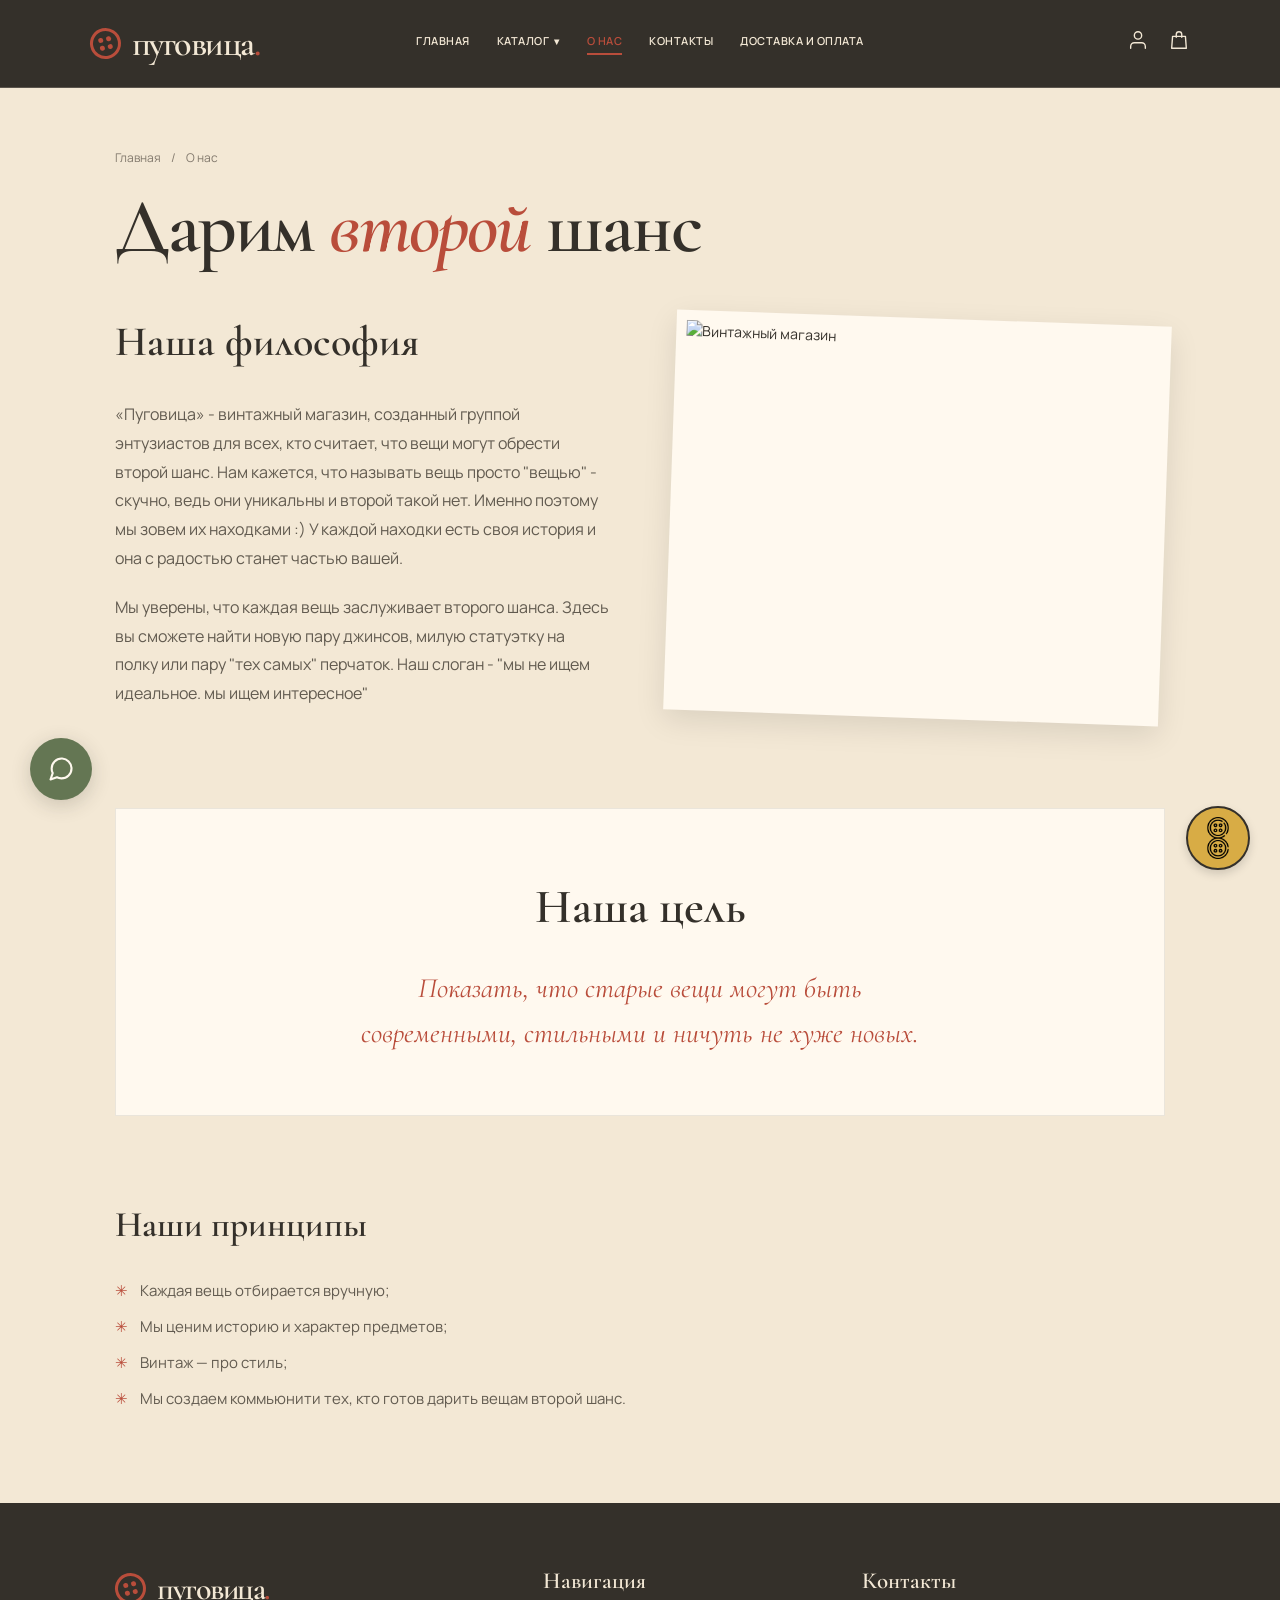
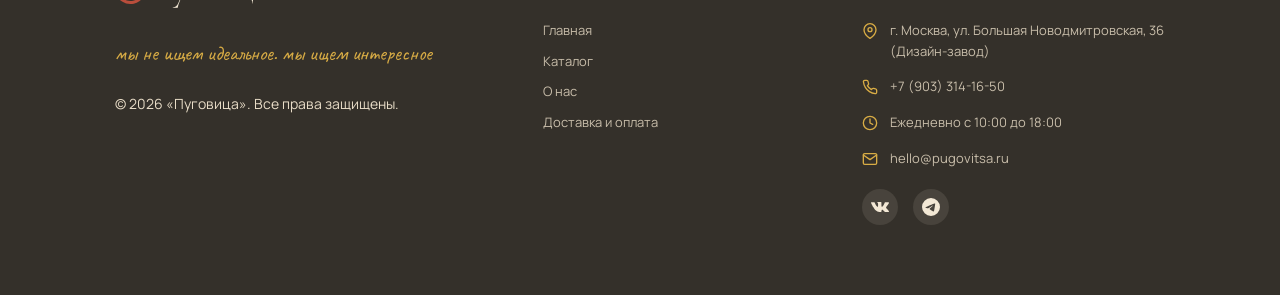
==== commit b1afc2aa: "Improve mobile navigation and responsive layout" ====
--- a/about.html
+++ b/about.html
@@ -22,7 +22,7 @@
                 <span class="logo-word">пуговица<span>.</span></span>
             </a>
         </div>
-        <nav class="navigation">
+        <nav class="navigation" id="navigation">
             <a href="index.html">Главная</a>
                         <div class="nav-dropdown">
                 <a href="catalog.html" class="nav-dropdown__toggle">Каталог <span>▾</span></a>
@@ -45,6 +45,12 @@
     <span class="cart-count" id="cart-count">0</span>
 </a>
         </div>
+        <button class="mobile-menu-toggle" id="mobile-menu-toggle"
+        aria-label="Открыть меню" aria-expanded="false">
+    <span></span>
+    <span></span>
+    <span></span>
+</button>
     </header>
 
     <main class="about-page">
--- a/css/style.css
+++ b/css/style.css
@@ -1543,3 +1543,129 @@
     transform: scale(1.1);
 }
 
+/* =========================================
+   МОБИЛЬНАЯ ШАПКА
+========================================= */
+
+/* На компьютере бургер не показываем */
+.mobile-menu-toggle {
+    display: none;
+}
+
+@media (max-width: 650px) {
+
+    /* ШАПКА */
+
+    .header {
+        display: grid;
+        grid-template-columns: minmax(0, 1fr) auto auto;
+        align-items: center;
+        gap: 12px;
+        padding: 15px 5%;
+        position: sticky;
+        top: 0;
+        z-index: 1000;
+    }
+
+    .header__logo .logo-word {
+        font-size: 25px;
+    }
+
+    .header__actions {
+        display: flex;
+        align-items: center;
+        gap: 12px;
+    }
+
+    .header-action svg {
+        width: 25px;
+        height: 25px;
+    }
+
+    /* КНОПКА-БУРГЕР */
+
+    .mobile-menu-toggle {
+        display: flex;
+        flex-direction: column;
+        justify-content: center;
+        align-items: center;
+        gap: 6px;
+        width: 38px;
+        height: 38px;
+        padding: 5px;
+        border: none;
+        background: transparent;
+        cursor: pointer;
+    }
+
+    .mobile-menu-toggle span {
+        display: block;
+        width: 27px;
+        height: 2px;
+        background: var(--cream);
+        transition: 0.25s ease;
+    }
+
+    /* АНИМАЦИЯ БУРГЕРА */
+
+    .mobile-menu-toggle.is-active span:first-child {
+        transform: translateY(8px) rotate(45deg);
+    }
+
+    .mobile-menu-toggle.is-active span:nth-child(2) {
+        opacity: 0;
+    }
+
+    .mobile-menu-toggle.is-active span:last-child {
+        transform: translateY(-8px) rotate(-45deg);
+    }
+
+    /* МОБИЛЬНАЯ НАВИГАЦИЯ */
+
+    .navigation {
+        display: none;
+        position: absolute;
+        top: 100%;
+        left: 0;
+        width: 100%;
+        padding: 10px 5% 20px;
+        background: var(--dark);
+        flex-direction: column;
+        align-items: stretch;
+        gap: 0;
+        overflow: visible;
+        z-index: 1001;
+    }
+
+    .navigation.is-open {
+        display: flex;
+    }
+
+    .navigation > a,
+.nav-dropdown__toggle {
+    display: block;
+    width: 100%;
+    padding: 14px 0;
+    font-size: 15px;
+    font-family: var(--main-font);
+    border-bottom: 1px solid rgba(255, 249, 239, 0.15);
+}
+
+.nav-dropdown {
+    width: 100%;
+}
+
+.nav-dropdown__toggle span {
+    display: none;
+}
+
+.nav-dropdown__menu {
+    display: none;
+}
+.nav-dropdown__toggle {
+    font-size: 15px !important;
+    font-family: var(--main-font) !important;
+    font-weight: 400;
+    line-height: normal;
+}
+}
--- a/css/chat.css
+++ b/css/chat.css
@@ -44,7 +44,8 @@
 
 .chat-window {
     position: absolute;
-    right: 0;
+    left: 0;
+    right: auto;
     bottom: 78px;
     width: 360px;
     height: 500px;
@@ -215,7 +216,8 @@
 
 @media (max-width: 480px) {
     .chat-widget {
-        right: 15px;
+        left: 15px;
+        right: auto;
         bottom: 100px;
     }
 
@@ -245,7 +247,8 @@
 
 .chat-widget {
     position: fixed !important;
-    right: 30px !important;
+    left: 30px !important;
+    right: auto !important;
     bottom: 100px !important;
     z-index: 99999 !important;
 }
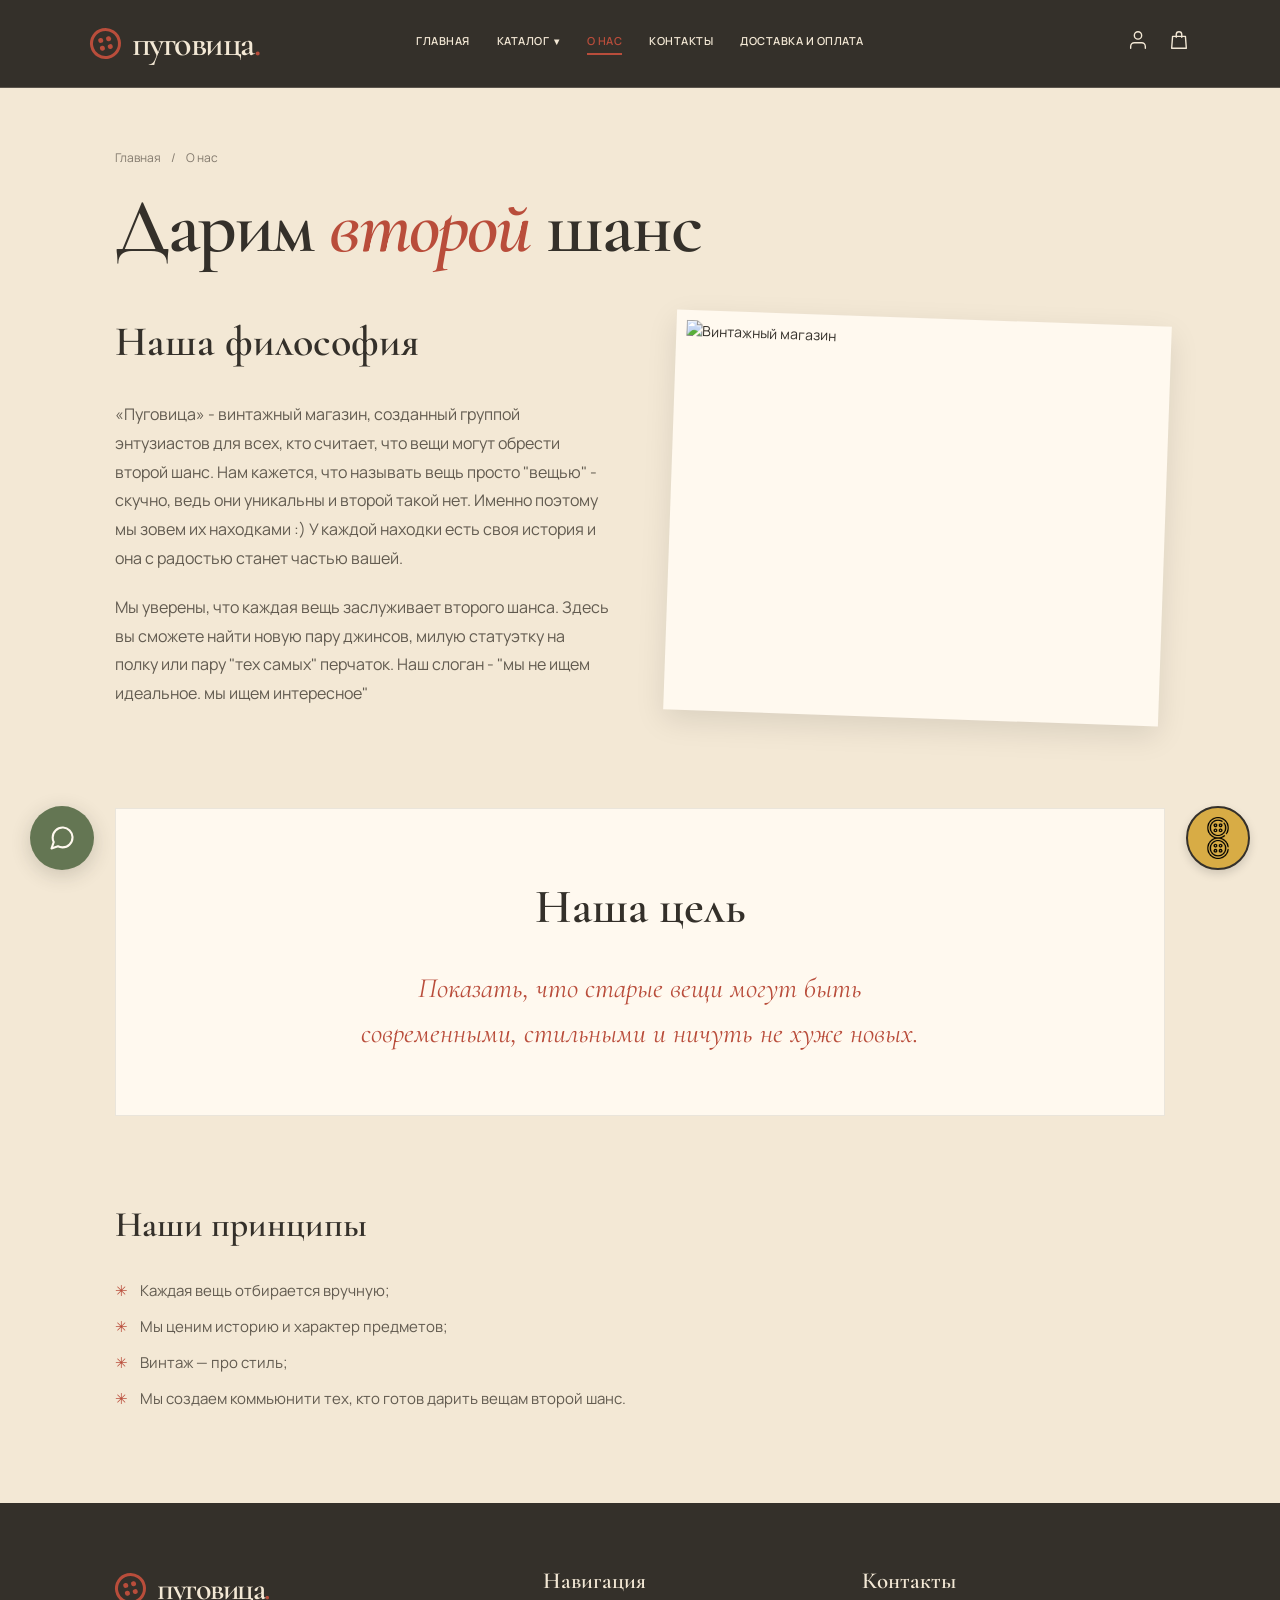
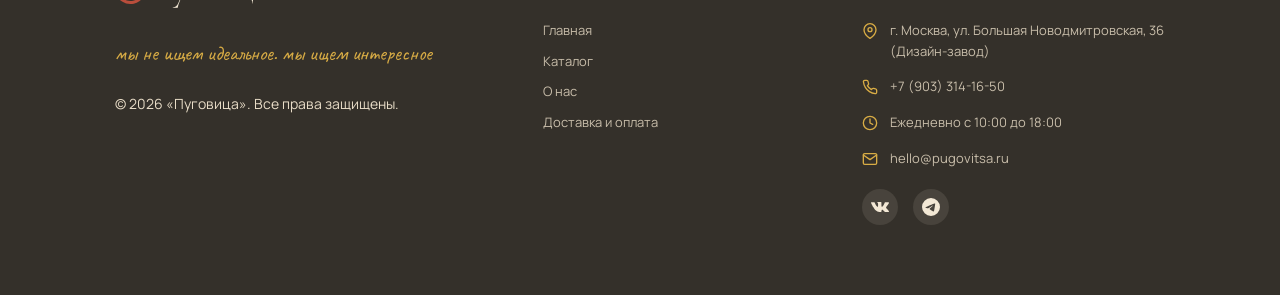
==== commit 5ec4d2ce: "Align chat and scroll buttons" ====
--- a/about.html
+++ b/about.html
@@ -11,6 +11,7 @@
 
     <link rel="stylesheet" href="css/style.css">
     <link rel="stylesheet" href="css/chat.css">
+    <link rel="icon" type="image/svg+xml" href="favicon.svg">
 </head>
 <body>
 
--- a/css/chat.css
+++ b/css/chat.css
@@ -263,8 +263,9 @@
     display: block !important;
     visibility: visible !important;
     opacity: 1 !important;
-    right: 30px !important;
-    bottom: 100px !important;
+    left: 30px !important;
+    right: auto !important;
+    bottom: 30px !important;
     z-index: 99999 !important;
 }
 
@@ -272,8 +273,8 @@
     display: flex !important;
     visibility: visible !important;
     opacity: 1 !important;
-    width: 62px !important;
-    height: 62px !important;
+    width: 64px !important;
+    height: 64px !important;
     background: var(--olive) !important;
     border-radius: 50%;
 }
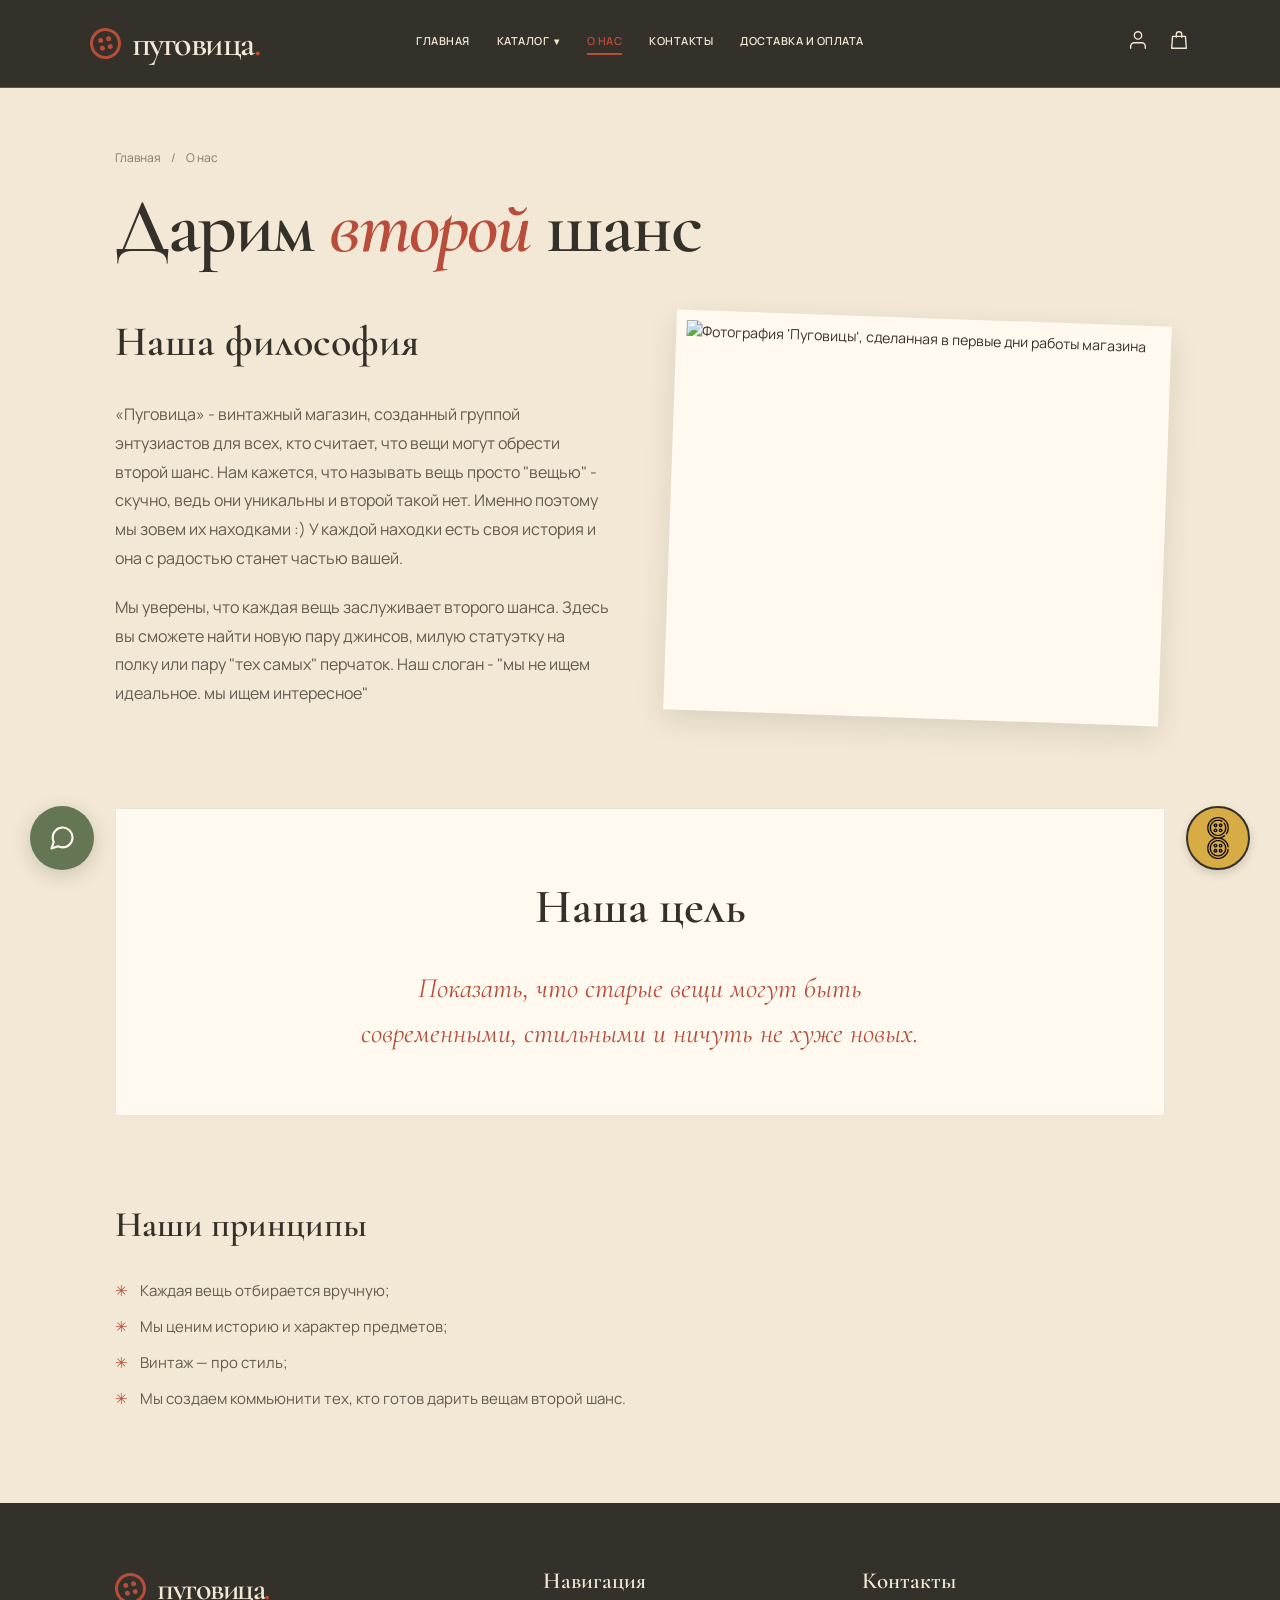
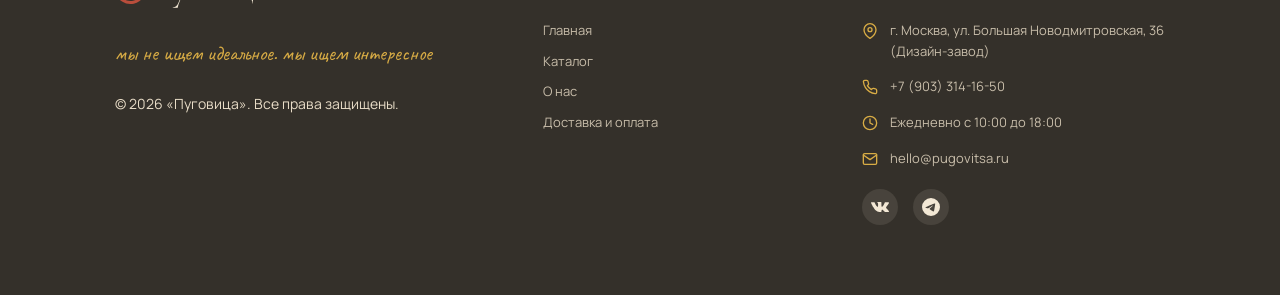
==== commit fec41bbe: "Update mobile layout and footer" ====
--- a/about.html
+++ b/about.html
@@ -82,7 +82,7 @@
                     </p>
                 </div>
                 <div class="about-image">
-                    <img src="https://i.pinimg.com/736x/31/8a/36/318a36bb7f0af5298aa9bb9407c9034f.jpg" alt="Винтажный магазин">
+                    <img src="https://i.pinimg.com/736x/31/8a/36/318a36bb7f0af5298aa9bb9407c9034f.jpg" alt="Фотография 'Пуговицы', сделанная в первые дни работы магазина">
                 </div>
             </div>
         </section>
--- a/css/style.css
+++ b/css/style.css
@@ -196,7 +196,7 @@
 }
 
 .hero__eyebrow {
-    font-size: 11px;
+    font-size: 13px;
     font-weight: 700;
     letter-spacing: 0.13em;
     color: var(--olive);
@@ -299,7 +299,7 @@
 .hero__handwritten {
     font-family: var(--hand-font);
     font-size: 32px;
-    color: var(--mustard);
+    color: var(--white);
     transform: rotate(-4deg);
     margin-bottom: 30px;
 }
@@ -342,7 +342,7 @@
     display: block;
     margin-bottom: 9px;
     color: var(--brick);
-    font-size: 10px;
+    font-size: 13px;
     font-weight: 800;
     letter-spacing: 2px;
     text-transform: uppercase;
@@ -1557,8 +1557,8 @@
     /* ШАПКА */
 
     .header {
-        display: grid;
-        grid-template-columns: minmax(0, 1fr) auto auto;
+        display: flex;
+        justify-content: flex-start;
         align-items: center;
         gap: 12px;
         padding: 15px 5%;
@@ -1567,14 +1567,22 @@
         z-index: 1000;
     }
 
+    .header__logo {
+        margin-right: auto;
+    }
+
     .header__logo .logo-word {
         font-size: 25px;
     }
 
+    /* ИКОНКИ КОРЗИНЫ И ЛИЧНОГО КАБИНЕТА */
+
     .header__actions {
         display: flex;
+        flex-direction: row-reverse;
         align-items: center;
         gap: 12px;
+        order: 2;
     }
 
     .header-action svg {
@@ -1584,27 +1592,31 @@
 
     /* КНОПКА-БУРГЕР */
 
-    .mobile-menu-toggle {
-        display: flex;
-        flex-direction: column;
-        justify-content: center;
-        align-items: center;
-        gap: 6px;
-        width: 38px;
-        height: 38px;
-        padding: 5px;
-        border: none;
-        background: transparent;
-        cursor: pointer;
-    }
-
-    .mobile-menu-toggle span {
-        display: block;
-        width: 27px;
-        height: 2px;
-        background: var(--cream);
-        transition: 0.25s ease;
-    }
+.mobile-menu-toggle {
+    display: flex;
+    flex-direction: column;
+    justify-content: center;
+    align-items: center;
+    gap: 6px;
+    width: 38px;
+    height: 38px;
+    padding: 5px;
+    border: none;
+    background: transparent;
+    cursor: pointer;
+    order: 1;
+    margin: 0;
+    align-self: center;
+    transform: translateY(-2px);
+}
+
+.mobile-menu-toggle span {
+    display: block;
+    width: 27px;
+    height: 2px;
+    background: var(--cream);
+    transition: 0.25s ease;
+}
 
     /* АНИМАЦИЯ БУРГЕРА */
 
@@ -1642,30 +1654,50 @@
     }
 
     .navigation > a,
-.nav-dropdown__toggle {
-    display: block;
-    width: 100%;
-    padding: 14px 0;
-    font-size: 15px;
-    font-family: var(--main-font);
-    border-bottom: 1px solid rgba(255, 249, 239, 0.15);
-}
-
-.nav-dropdown {
-    width: 100%;
-}
-
-.nav-dropdown__toggle span {
-    display: none;
-}
-
-.nav-dropdown__menu {
-    display: none;
-}
-.nav-dropdown__toggle {
-    font-size: 15px !important;
-    font-family: var(--main-font) !important;
-    font-weight: 400;
-    line-height: normal;
+    .nav-dropdown__toggle {
+        display: block;
+        width: 100%;
+        padding: 14px 0;
+        font-size: 15px;
+        font-family: var(--main-font);
+        border-bottom: 1px solid rgba(255, 249, 239, 0.15);
+    }
+
+    .nav-dropdown {
+        width: 100%;
+    }
+
+    .nav-dropdown__toggle span {
+        display: none;
+    }
+
+    .nav-dropdown__menu {
+        display: none;
+    }
+
+    .nav-dropdown__toggle {
+        font-size: 15px !important;
+        font-family: var(--main-font) !important;
+        font-weight: 400;
+        line-height: normal;
+    }
+    /* ЦЕНТРИРОВАНИЕ ФУТЕРА НА МОБИЛЬНЫХ УСТРОЙСТВАХ */
+
+.footer__column {
+    text-align: center;
+}
+
+.footer__contacts {
+    justify-items: center;
+    text-align: center;
+}
+
+.footer__contact-item {
+    justify-content: center;
+    text-align: center;
+}
+
+.footer__socials {
+    justify-content: center;
 }
 }
--- a/css/chat.css
+++ b/css/chat.css
@@ -218,7 +218,7 @@
     .chat-widget {
         left: 15px;
         right: auto;
-        bottom: 100px;
+        bottom: 30px !important;
     }
 
     .chat-toggle {
